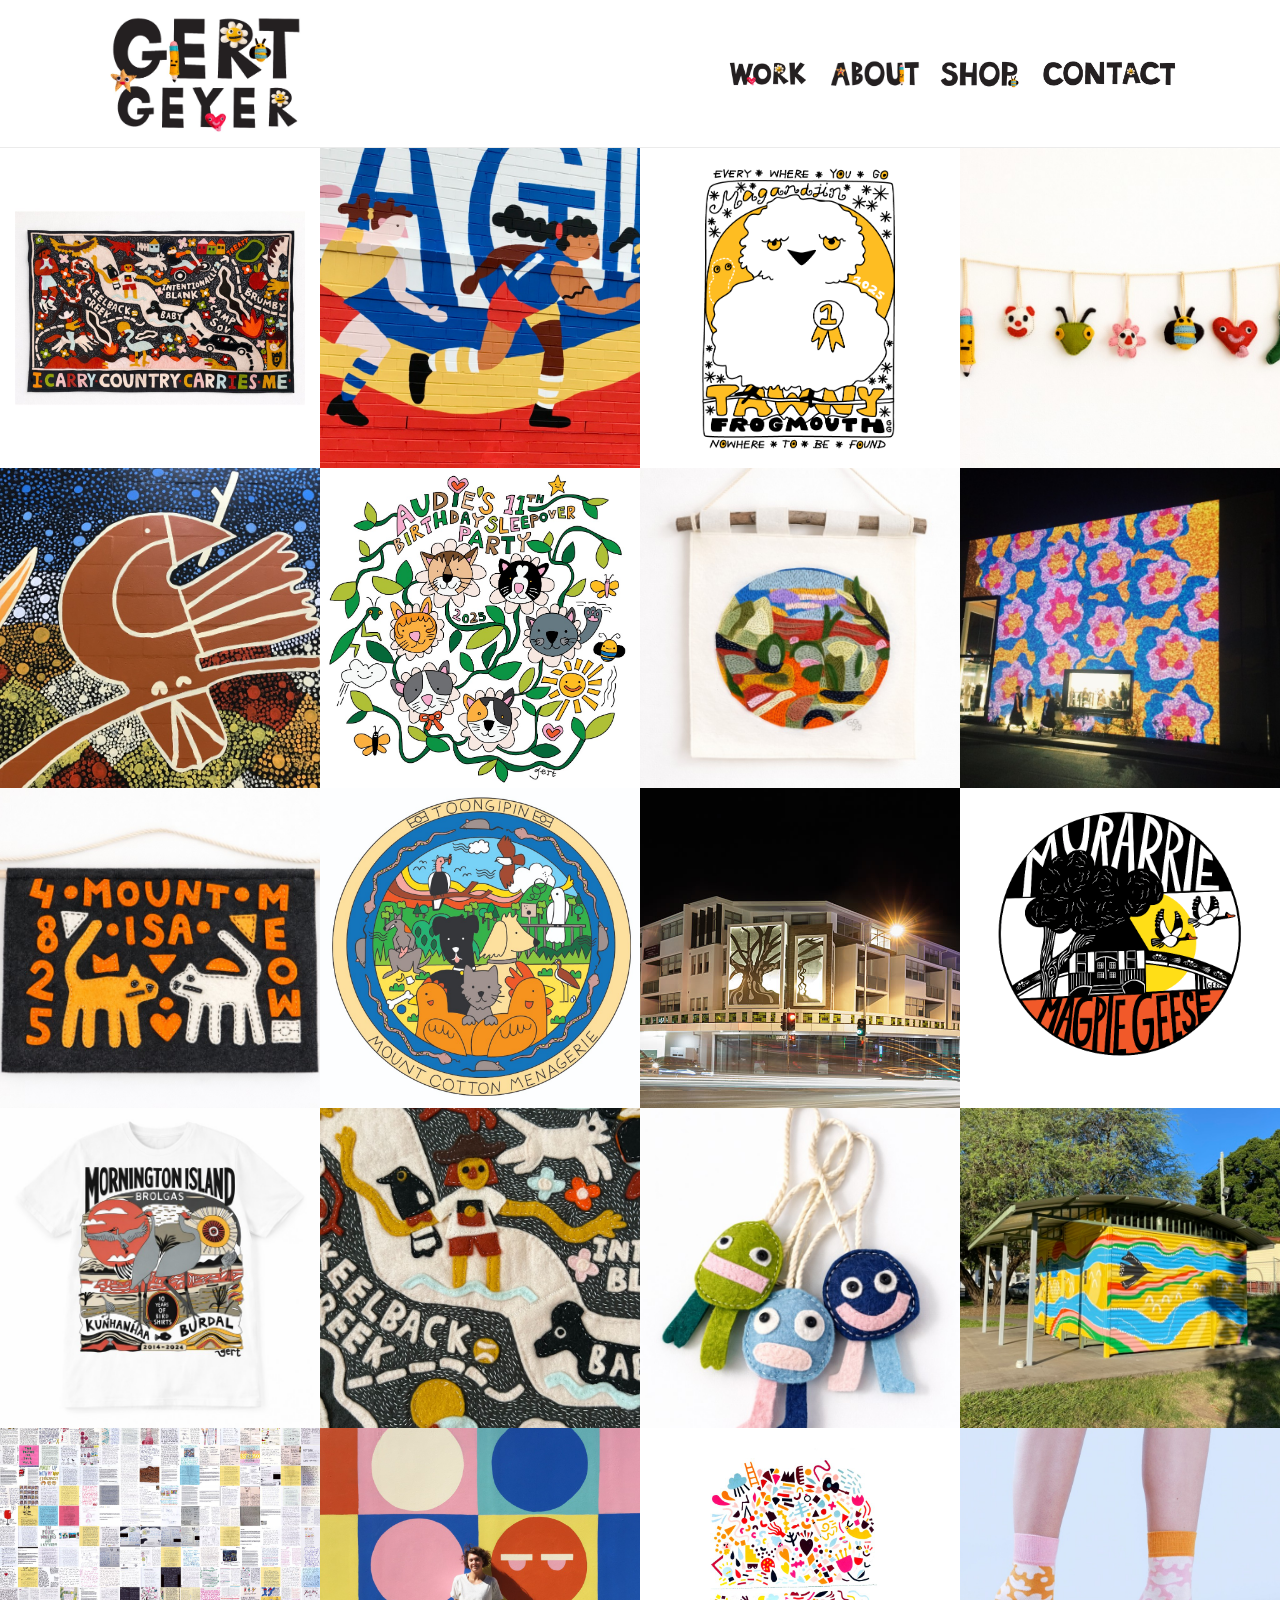
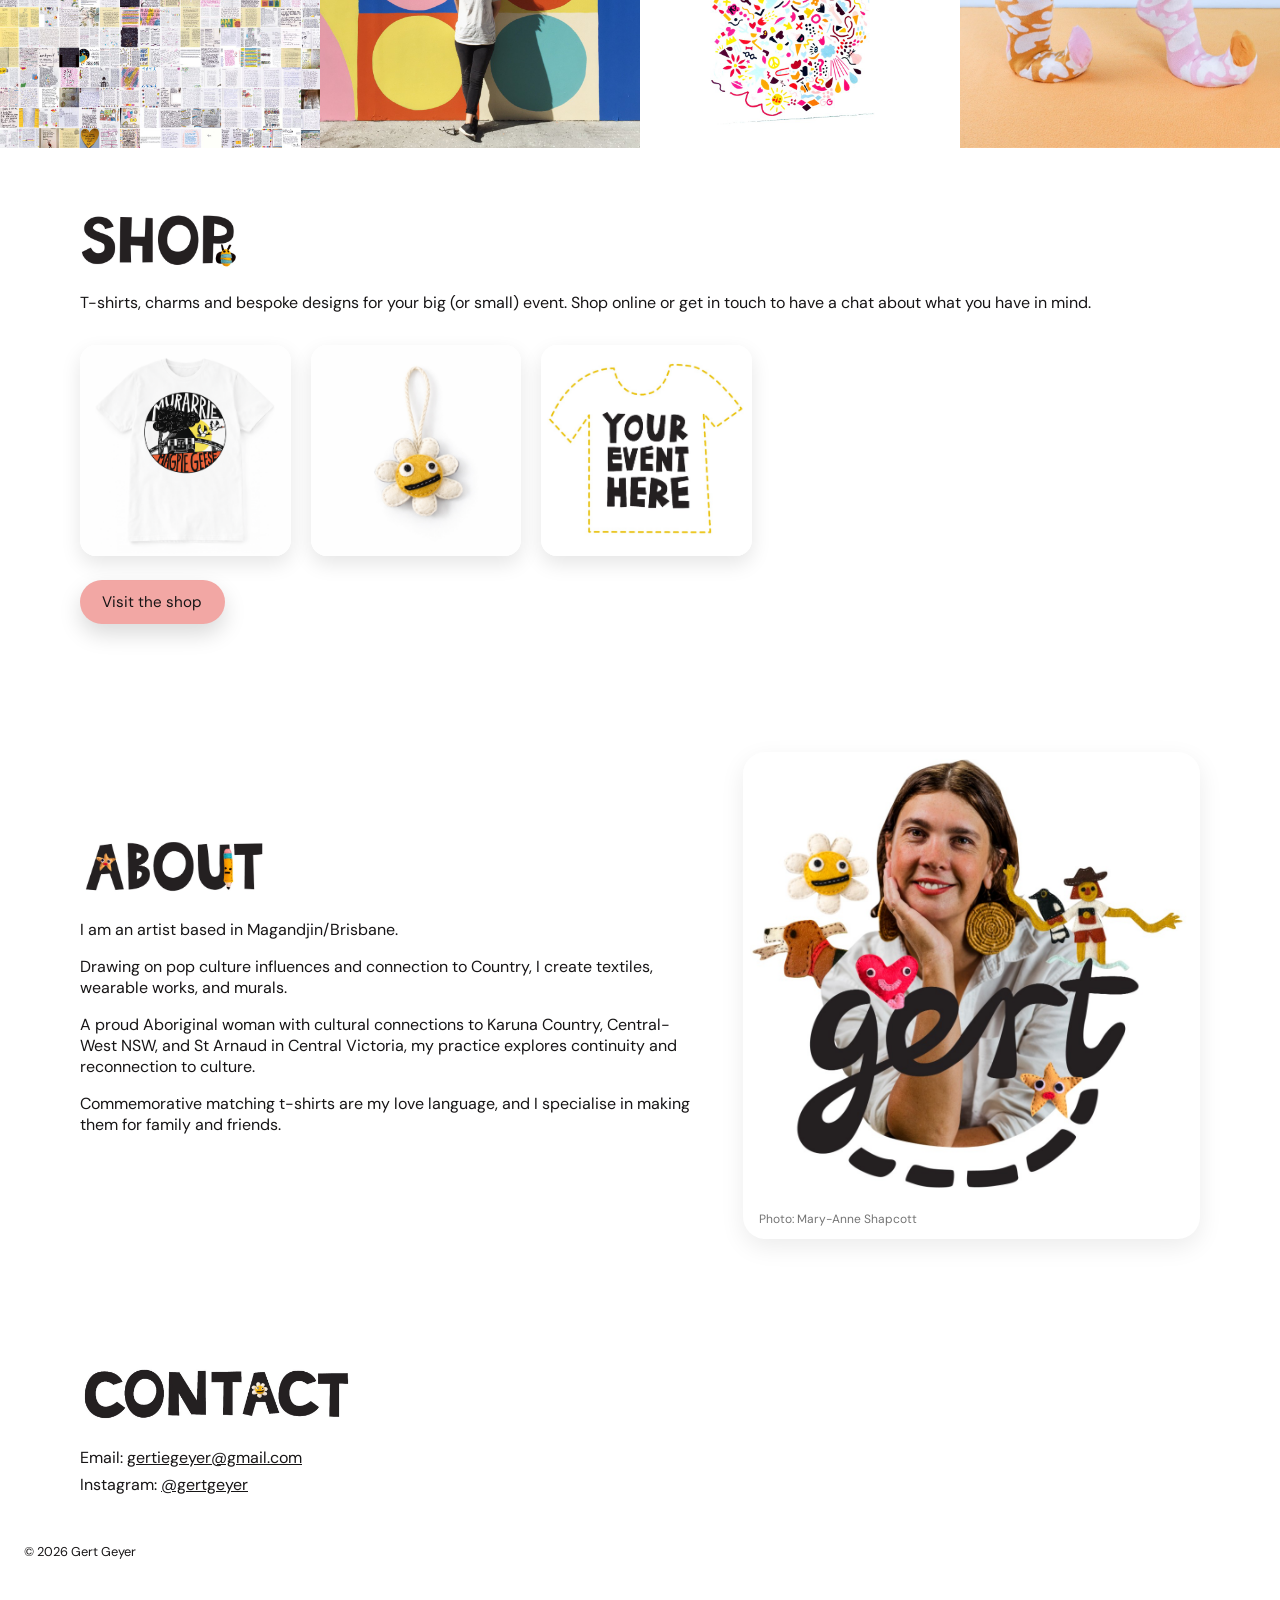
==== index.html @ 6c7a5278 "Build portfolio site and shop integration" ====
<!DOCTYPE html>
<html lang="en">
  <head>
    <meta charset="UTF-8" />
    <meta name="viewport" content="width=device-width, initial-scale=1.0" />
    <title>Gert Geyer – Portfolio</title>
    <meta
      name="description"
      content="Contemporary textile artist working across felt, murals and wearable illustration. Cultural storytelling grounded in place, colour and hand-stitched detail."
    />
    <meta
      name="keywords"
      content="textile artist, felt art, contemporary textiles, hand stitched art, fibre art, slow craft, cultural storytelling art, Australian contemporary artist, First Nations art"
    />
    <meta property="og:title" content="Gert Geyer – Portfolio" />
    <meta
      property="og:description"
      content="Contemporary textile artist working across felt, murals and wearable illustration. Cultural storytelling grounded in place, colour and hand-stitched detail."
    />
    <link rel="preconnect" href="https://fonts.googleapis.com" />
    <link rel="preconnect" href="https://fonts.gstatic.com" crossorigin />
    <link
      href="https://fonts.googleapis.com/css2?family=Baloo+2:wght@500;700&family=DM+Sans:wght@400;500;700&display=swap"
      rel="stylesheet"
    />
    <link rel="stylesheet" href="styles.css" />
    <link rel="icon" type="image/png" href="assets/favicon.png" sizes="32x32" />
  </head>
  <body>
    <header class="site-header">
      <div class="site-header__inner">
        <a href="#" class="site-logo"><img src="assets/gert-geyer-logo.png" alt="Gert Geyer" class="site-logo__img" /></a>
        <nav class="site-nav">
          <a href="#work" class="site-nav__link"><img src="assets/section-work.png" alt="Work" class="site-nav__img" /></a>
          <a href="#about" class="site-nav__link"><img src="assets/section-about.png" alt="About" class="site-nav__img" /></a>
          <a href="#shop" class="site-nav__link"><img src="assets/section-shop.png" alt="Shop" class="site-nav__img" /></a>
          <a href="#contact" class="site-nav__link"><img src="assets/section-contact.png" alt="Contact" class="site-nav__img" /></a>
        </nav>
      </div>
    </header>

    <main>
      <!-- Mixed work grid (Craig & Karl style) -->
      <section id="work" class="work-grid">
        <div class="work-grid__inner">
          <article class="work-cell">
            <img src="assets/i-carry-country.png" alt="I Carry Country" class="work-cell__img" />
            <div class="work-cell__caption">
              <span class="work-cell__title">I Carry Country</span>
              <span class="work-cell__date">2025</span>
            </div>
          </article>
          <article class="work-cell">
            <img src="assets/gender-equity-mural-2018.png" alt="Gender equity mural" class="work-cell__img" />
            <div class="work-cell__caption">
              <span class="work-cell__title">Gender equity mural</span>
              <span class="work-cell__date">North Melbourne · 2018</span>
            </div>
          </article>
          <article class="work-cell">
            <img src="assets/magandjin-tawny-frogmouth-2025.png" alt="Magandjin Tawny Frogmouth" class="work-cell__img" />
            <div class="work-cell__caption">
              <span class="work-cell__title">Magandjin Tawny Frogmouth</span>
              <span class="work-cell__date">2025</span>
            </div>
          </article>
          <article class="work-cell">
            <img src="assets/felt-charms.png" alt="Felt charms" class="work-cell__img" />
            <div class="work-cell__caption">
              <span class="work-cell__title">Felt charms</span>
              <span class="work-cell__date">2026</span>
            </div>
          </article>
          <article class="work-cell">
            <img src="assets/cherbourg-sports-complex-2021.png" alt="Cherbourg sports complex mural" class="work-cell__img" />
            <div class="work-cell__caption">
              <span class="work-cell__title">Cherbourg sports complex mural</span>
              <span class="work-cell__date">Cherbourg · 2021</span>
            </div>
          </article>
          <article class="work-cell">
            <img src="assets/audies-sleepover-2025.png" alt="Audie's sleepover" class="work-cell__img" />
            <div class="work-cell__caption">
              <span class="work-cell__title">Audie's sleepover</span>
              <span class="work-cell__date">2025</span>
            </div>
          </article>
          <article class="work-cell">
            <img src="assets/felt-landscape-arrente-2023.png" alt="Felt landscape, Arrente Country" class="work-cell__img" />
            <div class="work-cell__caption">
              <span class="work-cell__title">Felt landscape, Arrente Country</span>
              <span class="work-cell__date">2023</span>
            </div>
          </article>
          <article class="work-cell">
            <img src="assets/entangled-projection-2015.png" alt="Animated digital projection" class="work-cell__img" />
            <div class="work-cell__caption">
              <span class="work-cell__title">Animated digital projection (still)</span>
              <span class="work-cell__date">Fortitude Valley · 2015</span>
            </div>
          </article>
          <article class="work-cell">
            <img src="assets/mount-isa-cats-2026.png" alt="Mount Isa cat wall hanging" class="work-cell__img" />
            <div class="work-cell__caption">
              <span class="work-cell__title">Mount Isa cat wall hanging</span>
              <span class="work-cell__date">2026</span>
            </div>
          </article>
          <article class="work-cell">
            <img src="assets/mount-cotton-menagerie-2019.png" alt="Mount Cotton menagerie" class="work-cell__img" />
            <div class="work-cell__caption">
              <span class="work-cell__title">Mount Cotton menagerie</span>
              <span class="work-cell__date">2019</span>
            </div>
          </article>
          <article class="work-cell">
            <img src="assets/figtree-2014.png" alt="Figtree" class="work-cell__img" />
            <div class="work-cell__caption">
              <span class="work-cell__title">Figtree</span>
              <span class="work-cell__date">Fortitude Valley · 2014</span>
            </div>
          </article>
          <article class="work-cell">
            <img src="assets/murarrie-magpie-geese-2020.png" alt="Murarrie magpie geese, digital illustration" class="work-cell__img" />
            <div class="work-cell__caption">
              <span class="work-cell__title">Murarrie magpie geese</span>
              <span class="work-cell__date">digital illustration · 2020</span>
            </div>
          </article>
          <article class="work-cell">
            <img src="assets/mornington-island-brolgas-2024.png" alt="Mornington Island Brolgas" class="work-cell__img" />
            <div class="work-cell__caption">
              <span class="work-cell__title">Mornington Island Brolgas</span>
              <span class="work-cell__date">2024</span>
            </div>
          </article>
          <article class="work-cell">
            <img src="assets/i-carry-country-detail-2025.png" alt="I Carry Country detail" class="work-cell__img" />
            <div class="work-cell__caption">
              <span class="work-cell__title">I Carry Country detail</span>
              <span class="work-cell__date">2025</span>
            </div>
          </article>
          <article class="work-cell">
            <img src="assets/felt-charms-2025.png" alt="Felt charms" class="work-cell__img" />
            <div class="work-cell__caption">
              <span class="work-cell__title">Felt charms</span>
              <span class="work-cell__date">2025</span>
            </div>
          </article>
          <article class="work-cell">
            <img src="assets/musgrave-park-mural-2022.png" alt="Musgrave Park mural with Shaniah Thomason" class="work-cell__img" />
            <div class="work-cell__caption">
              <span class="work-cell__title">Musgrave Park mural with Shaniah Thomason</span>
              <span class="work-cell__date">2022</span>
            </div>
          </article>
          <article class="work-cell">
            <img src="assets/260-letters-2015.png" alt="260 letters, mixed media" class="work-cell__img" />
            <div class="work-cell__caption">
              <span class="work-cell__title">260 letters</span>
              <span class="work-cell__date">mixed media · 2015</span>
            </div>
          </article>
          <article class="work-cell">
            <img src="assets/pacific-fair-mural-2016.png" alt="Pacific Fair mural" class="work-cell__img" />
            <div class="work-cell__caption">
              <span class="work-cell__title">Pacific Fair mural</span>
              <span class="work-cell__date">2016</span>
            </div>
          </article>
          <article class="work-cell">
            <img src="assets/untitled-paper-collage-2015.png" alt="Untitled paper collage" class="work-cell__img" />
            <div class="work-cell__caption">
              <span class="work-cell__title">Untitled paper collage</span>
              <span class="work-cell__date">2015</span>
            </div>
          </article>
          <article class="work-cell">
            <img src="assets/sock-design-odd-pears-2017.png" alt="Sock design, Odd Pears collaboration" class="work-cell__img" />
            <div class="work-cell__caption">
              <span class="work-cell__title">Sock design, Odd Pears collaboration</span>
              <span class="work-cell__date">2017</span>
            </div>
          </article>
        </div>
      </section>

      <!-- Shop -->
      <section id="shop" class="section section--shop">
        <div class="section__inner">
          <div class="section-title">
            <img src="assets/section-shop.png" alt="Shop" class="section-title__img" />
          </div>
          <p>
            T-shirts, charms and bespoke designs for your big (or small) event.
            Shop online or get in touch to have a chat about what you have in
            mind.
          </p>
          <div class="shop__teaser">
            <a class="shop__teaser-item" href="https://gert-geyer.myshopify.com" target="_blank" rel="noopener noreferrer">
              <img src="assets/murarrie-magpie-geese-tshirt.png" alt="T-shirts" />
              <span class="shop__teaser-caption">T-shirts</span>
            </a>
            <a class="shop__teaser-item" href="https://gert-geyer.myshopify.com" target="_blank" rel="noopener noreferrer">
              <img src="assets/shop-charms.png" alt="Charms" />
              <span class="shop__teaser-caption">Charms</span>
            </a>
            <a class="shop__teaser-item" href="https://gert-geyer.myshopify.com" target="_blank" rel="noopener noreferrer">
              <img src="assets/shop-bespoke.png" alt="Event t-shirts" />
              <span class="shop__teaser-caption">Event t-shirts</span>
            </a>
          </div>
          <a class="cta" href="https://gert-geyer.myshopify.com" target="_blank" rel="noopener noreferrer">
            Visit the shop
          </a>
        </div>
      </section>

      <!-- About -->
      <section id="about" class="section section--light">
        <div class="section__inner section__inner--about">
          <div class="about__text">
            <div class="section-title">
              <img src="assets/section-about.png" alt="About" class="section-title__img" />
            </div>
            <p>
              I am an artist based in Magandjin/Brisbane.
            </p>
            <p>
              Drawing on pop culture influences and connection to Country, I
              create textiles, wearable works, and murals.
            </p>
            <p>
              A proud Aboriginal woman with cultural connections to Karuna
              Country, Central-West NSW, and St Arnaud in Central Victoria, my
              practice explores continuity and reconnection to culture.
            </p>
            <p>
              Commemorative matching t-shirts are my love language, and I
              specialise in making them for family and friends.
            </p>
          </div>
          <figure class="about__portrait">
            <img
              src="assets/about-self-portrait.png"
              alt="Gert Geyer portrait with felt cutouts and creatures."
            />
            <figcaption class="about__credit">Photo: Mary-Anne Shapcott</figcaption>
          </figure>
        </div>
      </section>

      <!-- Contact & Footer -->
      <section id="contact" class="section section--contact">
        <div class="section__inner">
          <div class="section-title">
            <img src="assets/section-contact.png" alt="Contact" class="section-title__img" />
          </div>
          <ul class="contact-list">
            <li>
              Email:
              <a href="mailto:gertiegeyer@gmail.com">gertiegeyer@gmail.com</a>
            </li>
            <li>
              Instagram:
              <a href="https://instagram.com/gertgeyer" target="_blank" rel="noreferrer">@gertgeyer</a>
            </li>
          </ul>
        </div>
        <footer class="site-footer">
          <span>© <span id="year"></span> Gert Geyer</span>
        </footer>
      </section>
    </main>

    <script src="main.js"></script>
  </body>
</html>
---- styles.css ----
:root {
  /* Warm cream background, charcoal ink, and tapestry accents */
  --bg: #f6ede4;
  --ink: #171516;
  --accent-textiles: #b54832; /* rust red */
  --accent-wearables: #87b9b5; /* soft teal */
  --accent-murals: #f5b52e; /* mustard */
  --accent-shop: #f2a7a4; /* dusty pink */
  --font-display: "Baloo 2", system-ui, -apple-system, BlinkMacSystemFont,
    "Helvetica Neue", sans-serif;
  --font-body: "DM Sans", system-ui, -apple-system, BlinkMacSystemFont,
    "Helvetica Neue", sans-serif;
}

*,
*::before,
*::after {
  box-sizing: border-box;
}

html {
  scroll-behavior: smooth;
}

body {
  margin: 0;
  font-family: var(--font-body);
  color: var(--ink);
  background:
    radial-gradient(circle at 0 0, #fff7f0 0, transparent 55%),
    radial-gradient(circle at 100% 0, #f9d9c5 0, transparent 55%),
    var(--bg);
}

.site-header {
  position: sticky;
  top: 0;
  z-index: 10;
  background: #fff;
  border-bottom: 1px solid rgba(0, 0, 0, 0.08);
}

.site-header__inner {
  max-width: 1120px;
  margin: 0 auto;
  padding: 0.8rem 1.5rem;
  display: flex;
  align-items: center;
  justify-content: space-between;
  gap: 1.5rem;
}

.site-logo {
  display: block;
  text-decoration: none;
  line-height: 0;
}

.site-logo__img {
  display: block;
  height: 7.6rem;
  width: auto;
}

.site-nav {
  display: flex;
  gap: 1.25rem;
  flex-wrap: wrap;
  align-items: center;
}

.site-nav__link {
  display: block;
  text-decoration: none;
  line-height: 0;
  transition: transform 160ms ease-out, opacity 160ms ease-out;
}

.site-nav__link:hover {
  transform: translateY(-2px);
  opacity: 0.85;
}

.site-nav__img {
  display: block;
  height: 1.75rem;
  width: auto;
}

/* Mixed work grid (Craig & Karl style) */
.work-grid {
  padding: 0;
  background: #fff;
}

.work-grid__inner {
  display: grid;
  grid-template-columns: repeat(4, 1fr);
  gap: 0;
}

.work-cell {
  position: relative;
  aspect-ratio: 1;
  overflow: hidden;
}

.work-cell__img {
  display: block;
  width: 100%;
  height: 100%;
  object-fit: cover;
}

.work-cell--white-bg {
  background: #fff;
}

.work-cell--white-bg .work-cell__img {
  object-fit: contain;
}


.work-cell__caption {
  position: absolute;
  inset: 0;
  background: rgba(22, 21, 22, 0.75);
  color: #fff;
  display: flex;
  flex-direction: column;
  align-items: center;
  justify-content: center;
  padding: 1rem;
  text-align: center;
  opacity: 0;
  transition: opacity 0.25s ease;
}

.work-cell:hover .work-cell__caption {
  opacity: 1;
}

@media (hover: none) {
  .work-cell__caption {
    opacity: 0.85;
    background: rgba(22, 21, 22, 0.7);
  }
}

.work-cell__title {
  font-family: var(--font-display);
  font-size: clamp(1rem, 2vw, 1.35rem);
  font-weight: 700;
  line-height: 1.2;
}

.work-cell__date {
  font-size: 0.9rem;
  margin-top: 0.35rem;
  opacity: 0.9;
}

.section {
  padding: 4rem 1.5rem;
}

.section--light {
  background: #fff;
}

.section__inner {
  max-width: 1120px;
  margin: 0 auto;
}

.section__inner--about {
  display: grid;
  grid-template-columns: minmax(0, 3fr) minmax(0, 2.2fr);
  gap: 2.5rem;
  align-items: center;
}

.about__portrait {
  margin: 0;
  border-radius: 1.4rem;
  overflow: hidden;
  background: #fff;
  box-shadow: 0 8px 24px rgba(0, 0, 0, 0.08);
  height: 100%;
  display: flex;
  flex-direction: column;
  transition: box-shadow 0.4s ease, transform 0.4s ease;
}

.about__portrait:hover {
  box-shadow: 0 12px 32px rgba(0, 0, 0, 0.12);
  transform: translateY(-2px);
}

.about__portrait img {
  display: block;
  width: 100%;
  flex: 1;
  min-height: 0;
  object-fit: cover;
  object-position: center;
  transition: transform 0.5s ease;
}

.about__portrait:hover img {
  transform: scale(1.03);
}

.about__credit {
  margin: 0;
  padding: 0.5rem 1rem 0.75rem;
  font-size: 0.75rem;
  color: rgba(0, 0, 0, 0.55);
  font-style: normal;
}

.section-title {
  margin: 0 0 1.5rem;
}

.section-title__img {
  display: block;
  height: clamp(2.5rem, 5vw, 3.5rem);
  width: auto;
}

.section h2 {
  font-size: clamp(1.8rem, 3vw, 2.4rem);
  margin: 0 0 0.5rem;
  font-family: var(--font-display);
  letter-spacing: 0.03em;
  text-transform: uppercase;
}

.section__tagline {
  margin: 0 0 2rem;
  max-width: 34rem;
}

.hero {
  min-height: 80vh;
  display: flex;
  align-items: center;
}

.hero__content {
  max-width: 1120px;
  margin: 0 auto;
  display: grid;
  grid-template-columns: minmax(0, 2.2fr) minmax(0, 3fr);
  gap: 2.5rem;
}

.hero__intro h1 {
  font-size: clamp(2.8rem, 5.4vw, 3.9rem);
  margin: 0 0 1rem;
  font-family: var(--font-display);
  letter-spacing: 0.03em;
  text-transform: uppercase;
}

.hero__intro p {
  max-width: 26rem;
  margin: 0;
}

.hero__doors {
  display: grid;
  grid-template-columns: repeat(2, minmax(0, 1fr));
  grid-auto-rows: 150px;
  gap: 1rem;
}

@keyframes float {
  0% {
    transform: translateY(0);
  }
  50% {
    transform: translateY(-4px);
  }
  100% {
    transform: translateY(0);
  }
}

.door {
  position: relative;
  padding: 1.25rem;
  border-radius: 1.5rem;
  text-decoration: none;
  color: var(--ink);
  overflow: hidden;
  display: flex;
  flex-direction: column;
  justify-content: space-between;
  box-shadow: 0 10px 25px rgba(0, 0, 0, 0.09);
  transform-origin: center;
  transition: transform 200ms ease-out, box-shadow 200ms ease-out,
    translate 200ms ease-out;
}

.door::before {
  content: "";
  position: absolute;
  inset: 0;
  background-image: radial-gradient(circle at 10% 20%, #ffffff55 0, transparent),
    radial-gradient(circle at 80% 0, #ffffff55 0, transparent);
  opacity: 0.6;
  mix-blend-mode: screen;
  pointer-events: none;
}

.door__label {
  font-size: 1.4rem;
  font-weight: 700;
  z-index: 1;
}

.door__hint {
  font-size: 0.85rem;
  opacity: 0.9;
  z-index: 1;
}

.door--textiles {
  background: var(--accent-textiles);
  animation: float 8s ease-in-out infinite;
}

.door--wearables {
  background: var(--accent-wearables);
  animation: float 9s ease-in-out infinite;
}

.door--murals {
  background: var(--accent-murals);
  animation: float 10s ease-in-out infinite;
}

.door--shop {
  background: var(--accent-shop);
  border: 2px dashed rgba(0, 0, 0, 0.35);
}

.door:hover {
  transform: translateY(-4px) scale(1.02);
  box-shadow: 0 18px 40px rgba(0, 0, 0, 0.16);
}

.section--grid {
  background: #fbeee2;
}

.section--grid .section__inner {
  position: relative;
}

.section--grid .section__inner::before {
  content: attr(data-label);
  position: absolute;
  top: -1.8rem;
  right: 0;
  font-family: var(--font-display);
  font-size: clamp(2.8rem, 7vw, 4rem);
  text-transform: uppercase;
  letter-spacing: 0.12em;
  color: rgba(0, 0, 0, 0.03);
  pointer-events: none;
}

.grid {
  display: grid;
  grid-template-columns: repeat(3, minmax(0, 1fr));
  gap: 1.2rem;
}

.grid-item {
  border-radius: 1.2rem;
  min-height: 180px;
  display: flex;
  align-items: center;
  justify-content: center;
  text-align: center;
  padding: 1rem;
  background: #f4c0a4;
}

.grid-item--wide {
  grid-column: span 2;
}

.grid-item--feature {
  flex-direction: column;
  align-items: stretch;
  padding: 0;
  background: transparent;
}

.grid-item__image {
  width: 100%;
  display: block;
  border-radius: 1.2rem 1.2rem 0 0;
}

.grid-item__caption {
  padding: 0.9rem 1rem;
  background: #f4c0a4;
  border-radius: 0 0 1.2rem 1.2rem;
  text-align: left;
  font-size: 0.85rem;
  line-height: 1.4;
}

.grid-item__title {
  display: block;
  font-weight: 600;
}

.grid-item__meta {
  display: block;
  opacity: 0.85;
}

.placeholder {
  background: repeating-linear-gradient(
      45deg,
      rgba(0, 0, 0, 0.03),
      rgba(0, 0, 0, 0.03) 6px,
      rgba(0, 0, 0, 0.02) 6px,
      rgba(0, 0, 0, 0.02) 12px
    ),
    #f4c0a4;
  color: rgba(0, 0, 0, 0.7);
  font-size: 0.9rem;
}

.section--shop {
  background: #fff;
  text-align: left;
}

.shop__teaser {
  display: grid;
  grid-template-columns: repeat(3, minmax(0, 1fr));
  gap: 1.25rem;
  margin-top: 2rem;
  max-width: 42rem;
}

.shop__teaser-item {
  position: relative;
  display: block;
  border-radius: 1rem;
  overflow: hidden;
  background: rgba(255, 255, 255, 0.6);
  box-shadow: 0 8px 20px rgba(0, 0, 0, 0.1);
  aspect-ratio: 1;
  text-decoration: none;
  color: inherit;
  transition: box-shadow 0.25s ease, transform 0.25s ease;
}

.shop__teaser-item:hover {
  box-shadow: 0 12px 28px rgba(0, 0, 0, 0.14);
  transform: translateY(-2px);
}

.shop__teaser-item img {
  display: block;
  width: 100%;
  height: 100%;
  object-fit: cover;
}

.shop__teaser-caption {
  position: absolute;
  inset: 0;
  background: rgba(22, 21, 22, 0.75);
  color: #fff;
  display: flex;
  align-items: center;
  justify-content: center;
  font-family: var(--font-display);
  font-size: clamp(1rem, 2vw, 1.35rem);
  font-weight: 700;
  opacity: 0;
  transition: opacity 0.25s ease;
}

.shop__teaser-item:hover .shop__teaser-caption {
  opacity: 1;
}

.section--shop .cta {
  display: inline-block;
  margin-top: 1.5rem;
  padding: 0.75rem 1.4rem;
  border-radius: 999px;
  background: var(--accent-shop);
  color: var(--ink);
  text-decoration: none;
  font-size: 0.95rem;
  box-shadow: 0 10px 22px rgba(0, 0, 0, 0.15);
  transition: transform 160ms ease-out, box-shadow 160ms ease-out;
}

.section--shop .cta:hover {
  transform: translateY(-2px);
  box-shadow: 0 14px 30px rgba(0, 0, 0, 0.18);
}

.section--contact {
  background: #fff;
}

.contact-list {
  list-style: none;
  padding: 0;
  margin: 1rem 0 0;
}

.contact-list li + li {
  margin-top: 0.4rem;
}

.contact-list a {
  color: var(--ink);
}

.site-footer {
  margin-top: 3rem;
  padding-top: 0;
  font-size: 0.8rem;
  display: flex;
  justify-content: space-between;
  gap: 0.5rem;
  flex-wrap: wrap;
}

@media (max-width: 900px) {
  .work-grid__inner {
    grid-template-columns: repeat(3, 1fr);
  }

  .hero__content {
    grid-template-columns: minmax(0, 1fr);
  }

  .hero__doors {
    grid-template-columns: repeat(2, minmax(0, 1fr));
  }

  .section__inner--about {
    grid-template-columns: minmax(0, 1fr);
    gap: 1.75rem;
  }
}

@media (max-width: 640px) {
  .work-grid__inner {
    grid-template-columns: repeat(2, 1fr);
  }

  .site-header__inner {
    flex-direction: column;
    align-items: flex-start;
  }

  .hero {
    padding-top: 3rem;
  }

  .hero__doors {
    grid-template-columns: minmax(0, 1fr);
  }

  .grid {
    grid-template-columns: repeat(2, minmax(0, 1fr));
  }

  .shop__teaser {
    grid-template-columns: repeat(2, minmax(0, 1fr));
  }
}
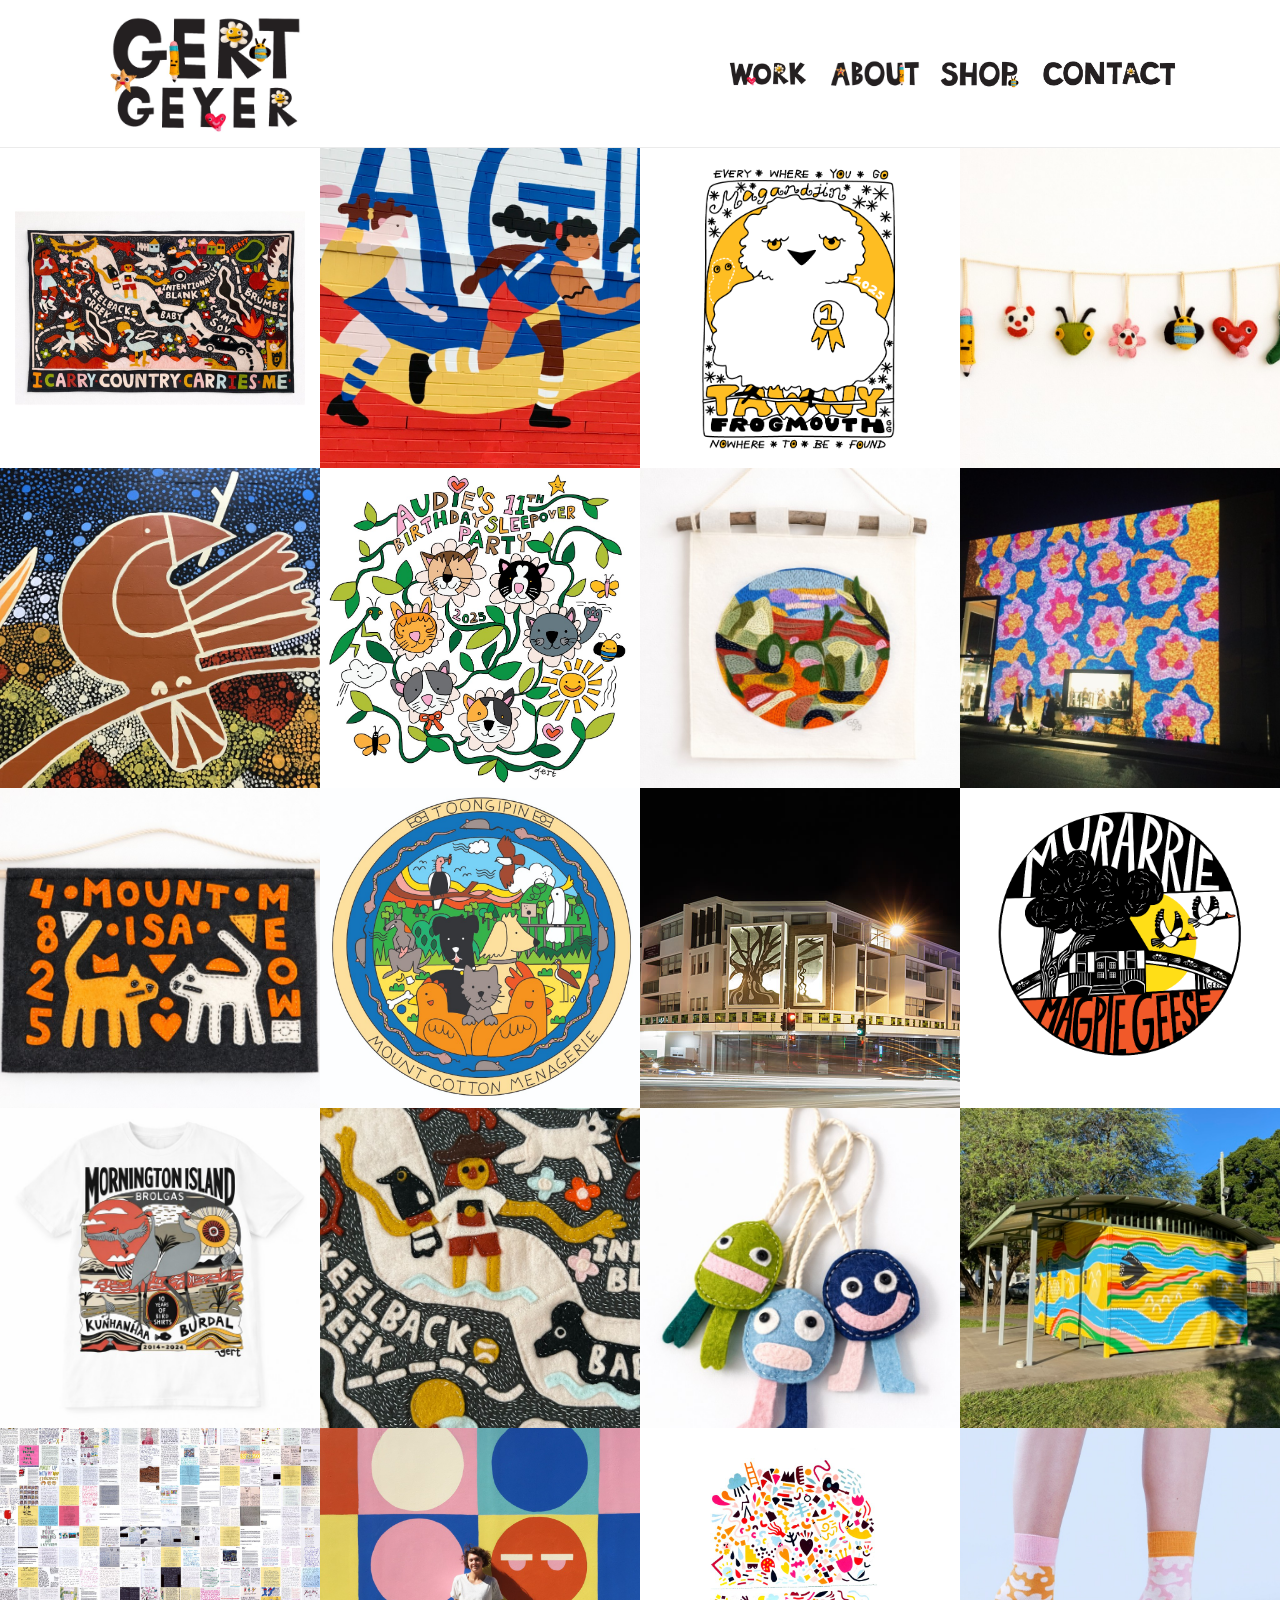
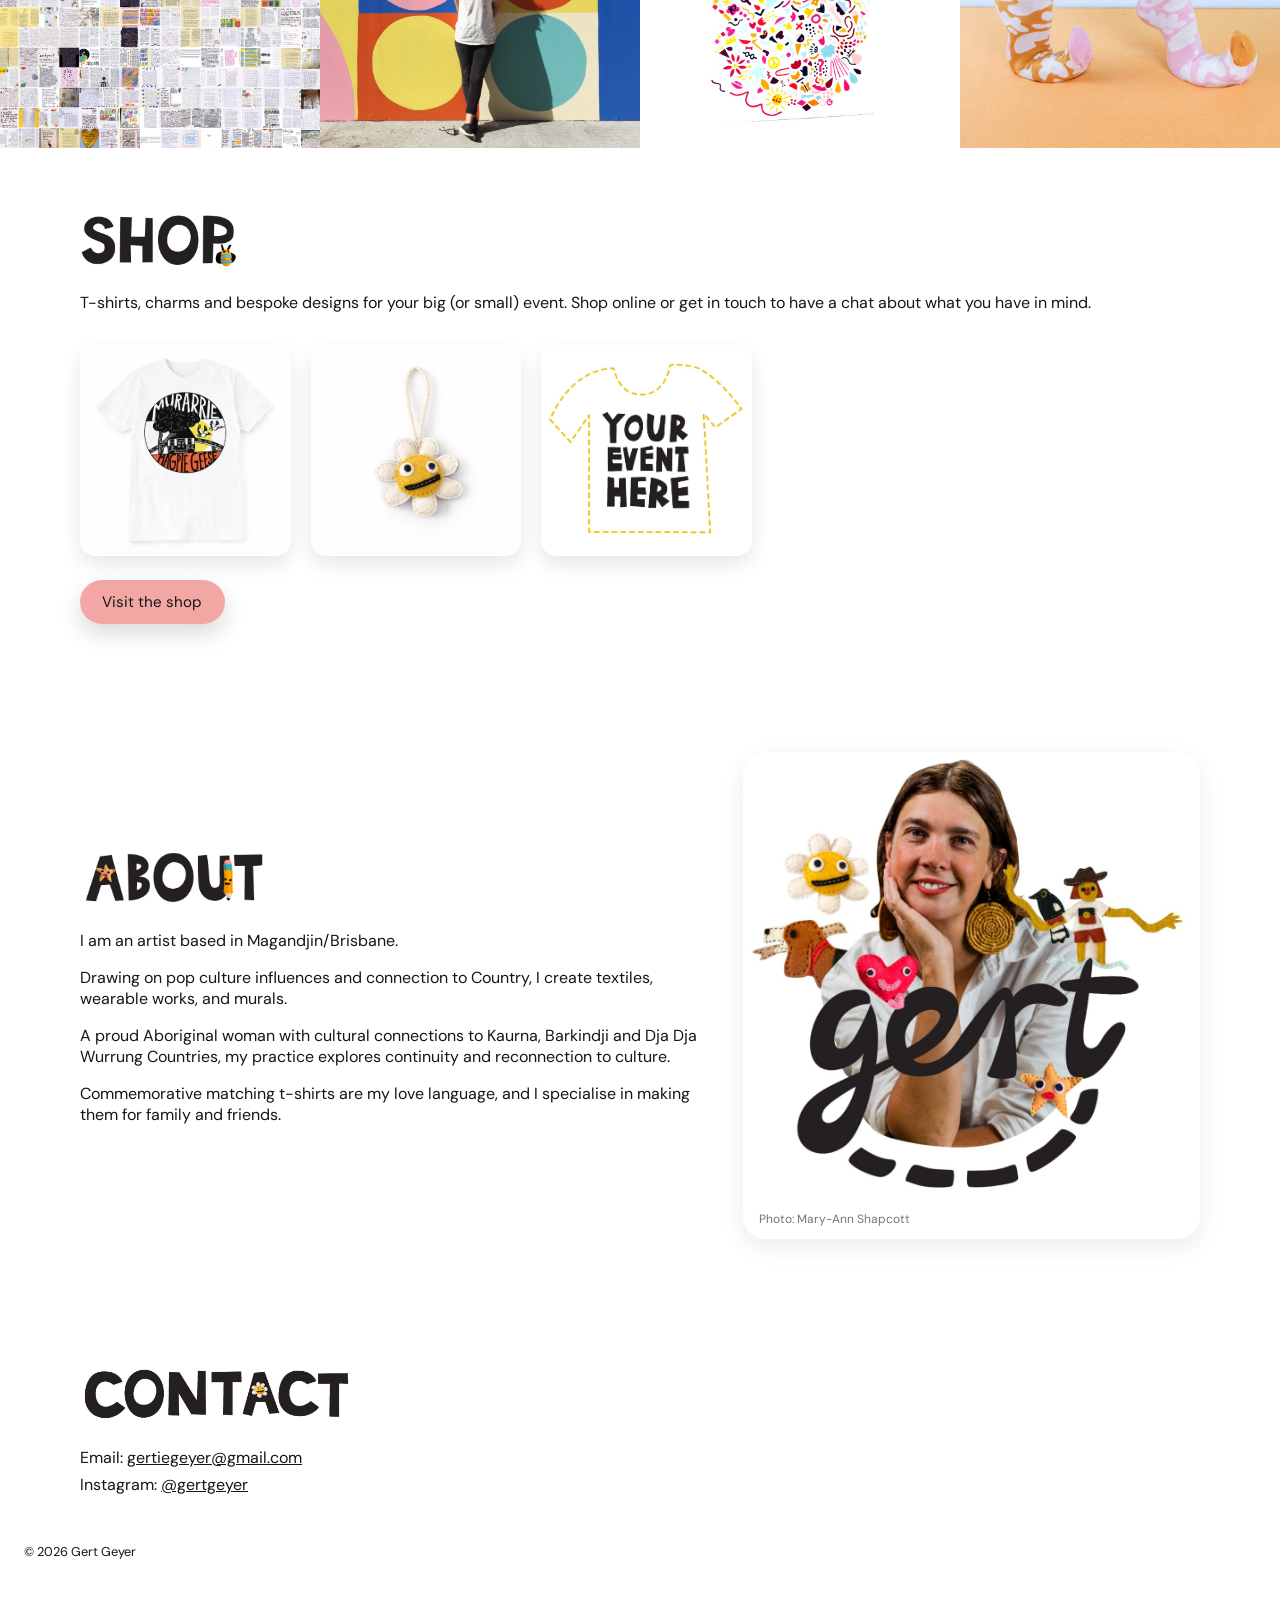
==== commit 62e203be: "" ====
--- a/index.html
+++ b/index.html
@@ -232,8 +232,7 @@
               create textiles, wearable works, and murals.
             </p>
             <p>
-              A proud Aboriginal woman with cultural connections to Karuna
-              Country, Central-West NSW, and St Arnaud in Central Victoria, my
+              A proud Aboriginal woman with cultural connections to Kaurna, Barkindji and Dja Dja Wurrung Countries, my
               practice explores continuity and reconnection to culture.
             </p>
             <p>
@@ -246,7 +245,7 @@
               src="assets/about-self-portrait.png"
               alt="Gert Geyer portrait with felt cutouts and creatures."
             />
-            <figcaption class="about__credit">Photo: Mary-Anne Shapcott</figcaption>
+            <figcaption class="about__credit">Photo: Mary-Ann Shapcott</figcaption>
           </figure>
         </div>
       </section>
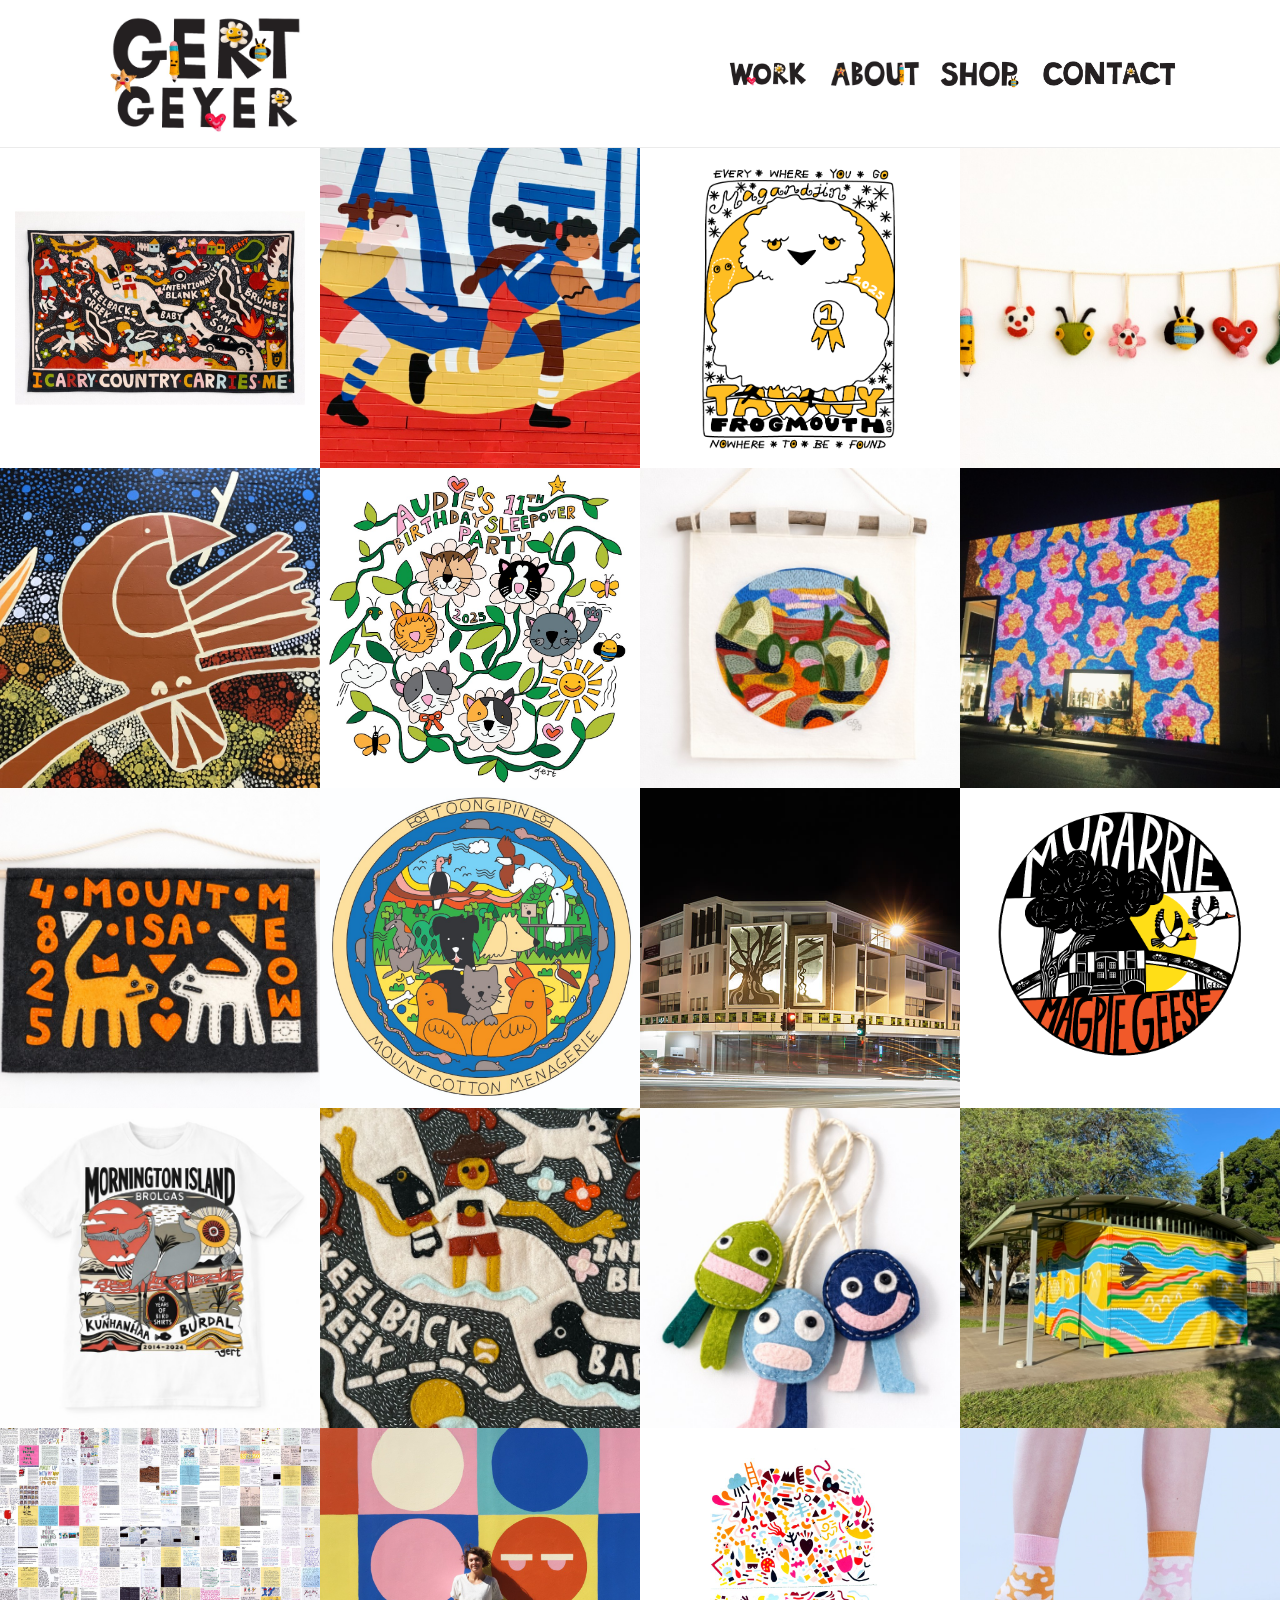
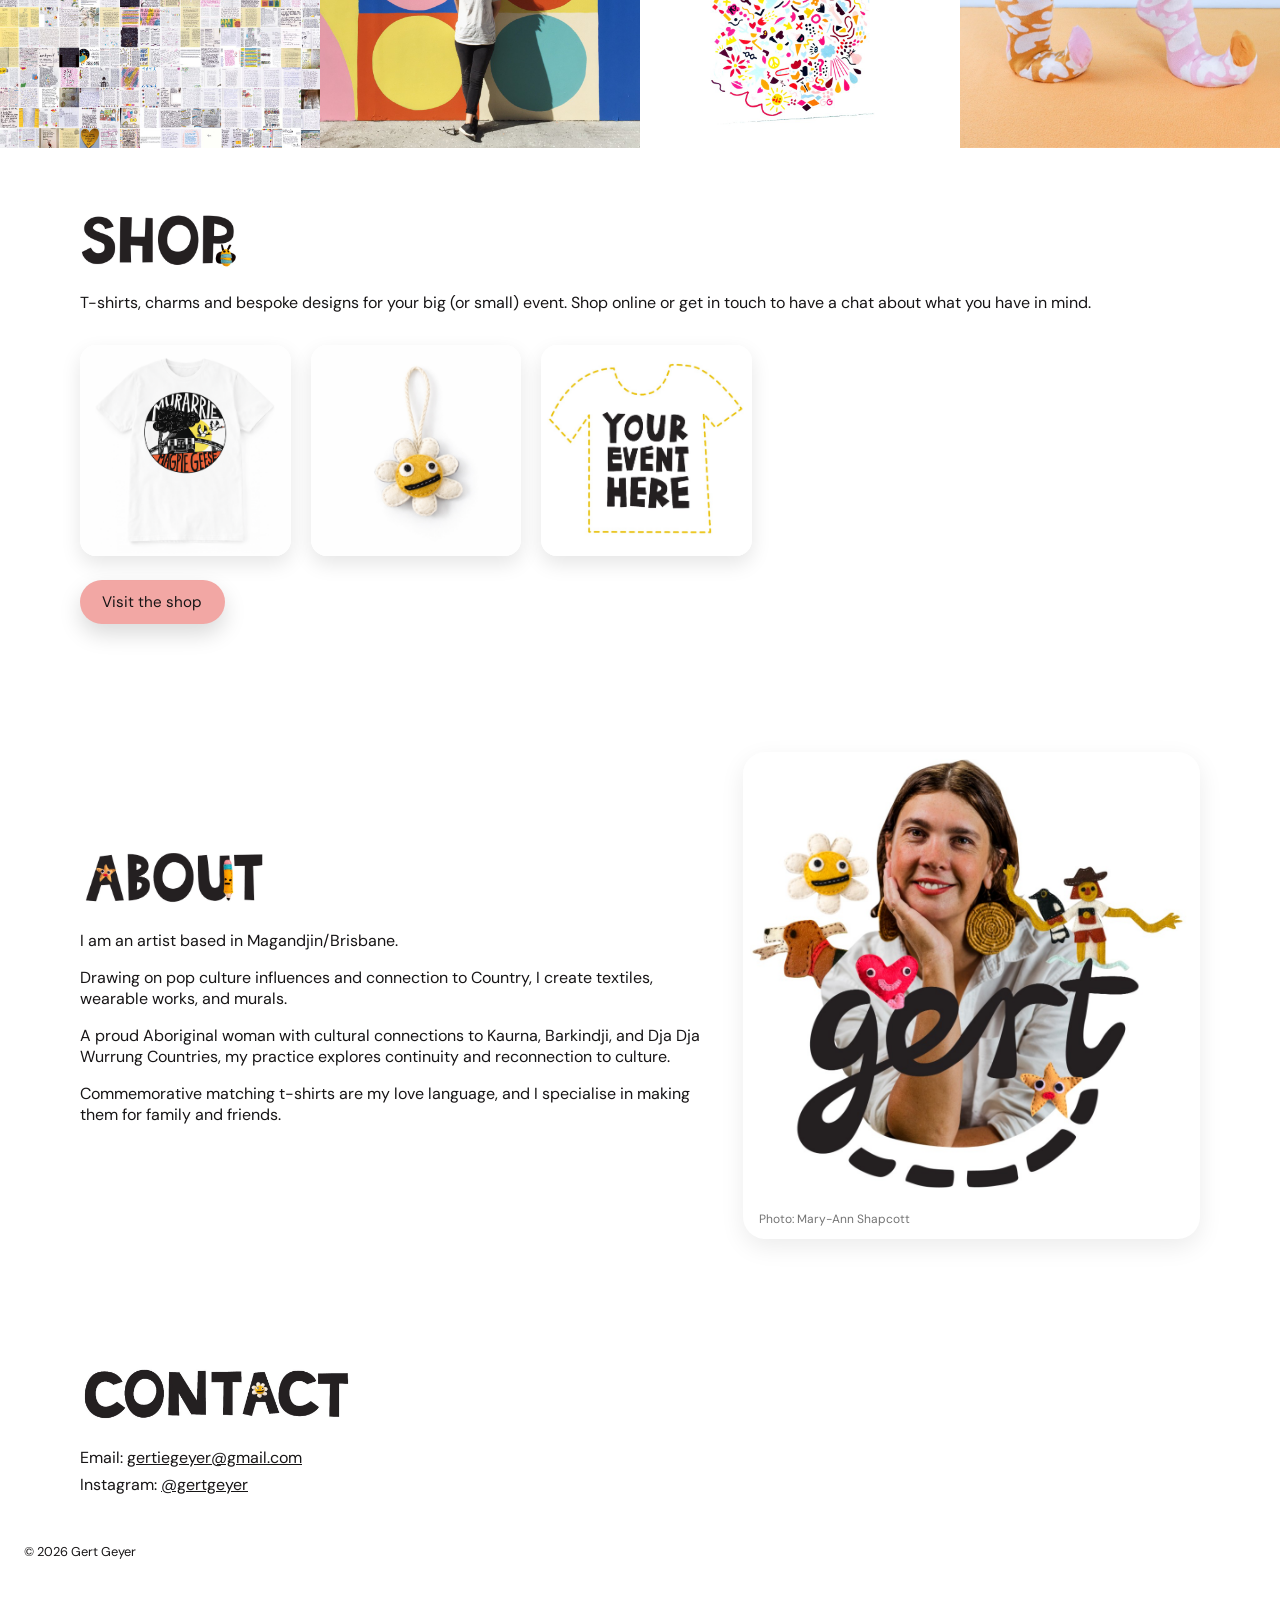
==== commit b326f75e: "Update bio (Kaurna, Barkindji, Dja Dja Wurrung), fix photo credit spelling Made-with: Cursor" ====
--- a/index.html
+++ b/index.html
@@ -232,8 +232,9 @@
               create textiles, wearable works, and murals.
             </p>
             <p>
-              A proud Aboriginal woman with cultural connections to Kaurna, Barkindji and Dja Dja Wurrung Countries, my
-              practice explores continuity and reconnection to culture.
+              A proud Aboriginal woman with cultural connections to Kaurna,
+              Barkindji, and Dja Dja Wurrung Countries, my practice explores
+              continuity and reconnection to culture.
             </p>
             <p>
               Commemorative matching t-shirts are my love language, and I
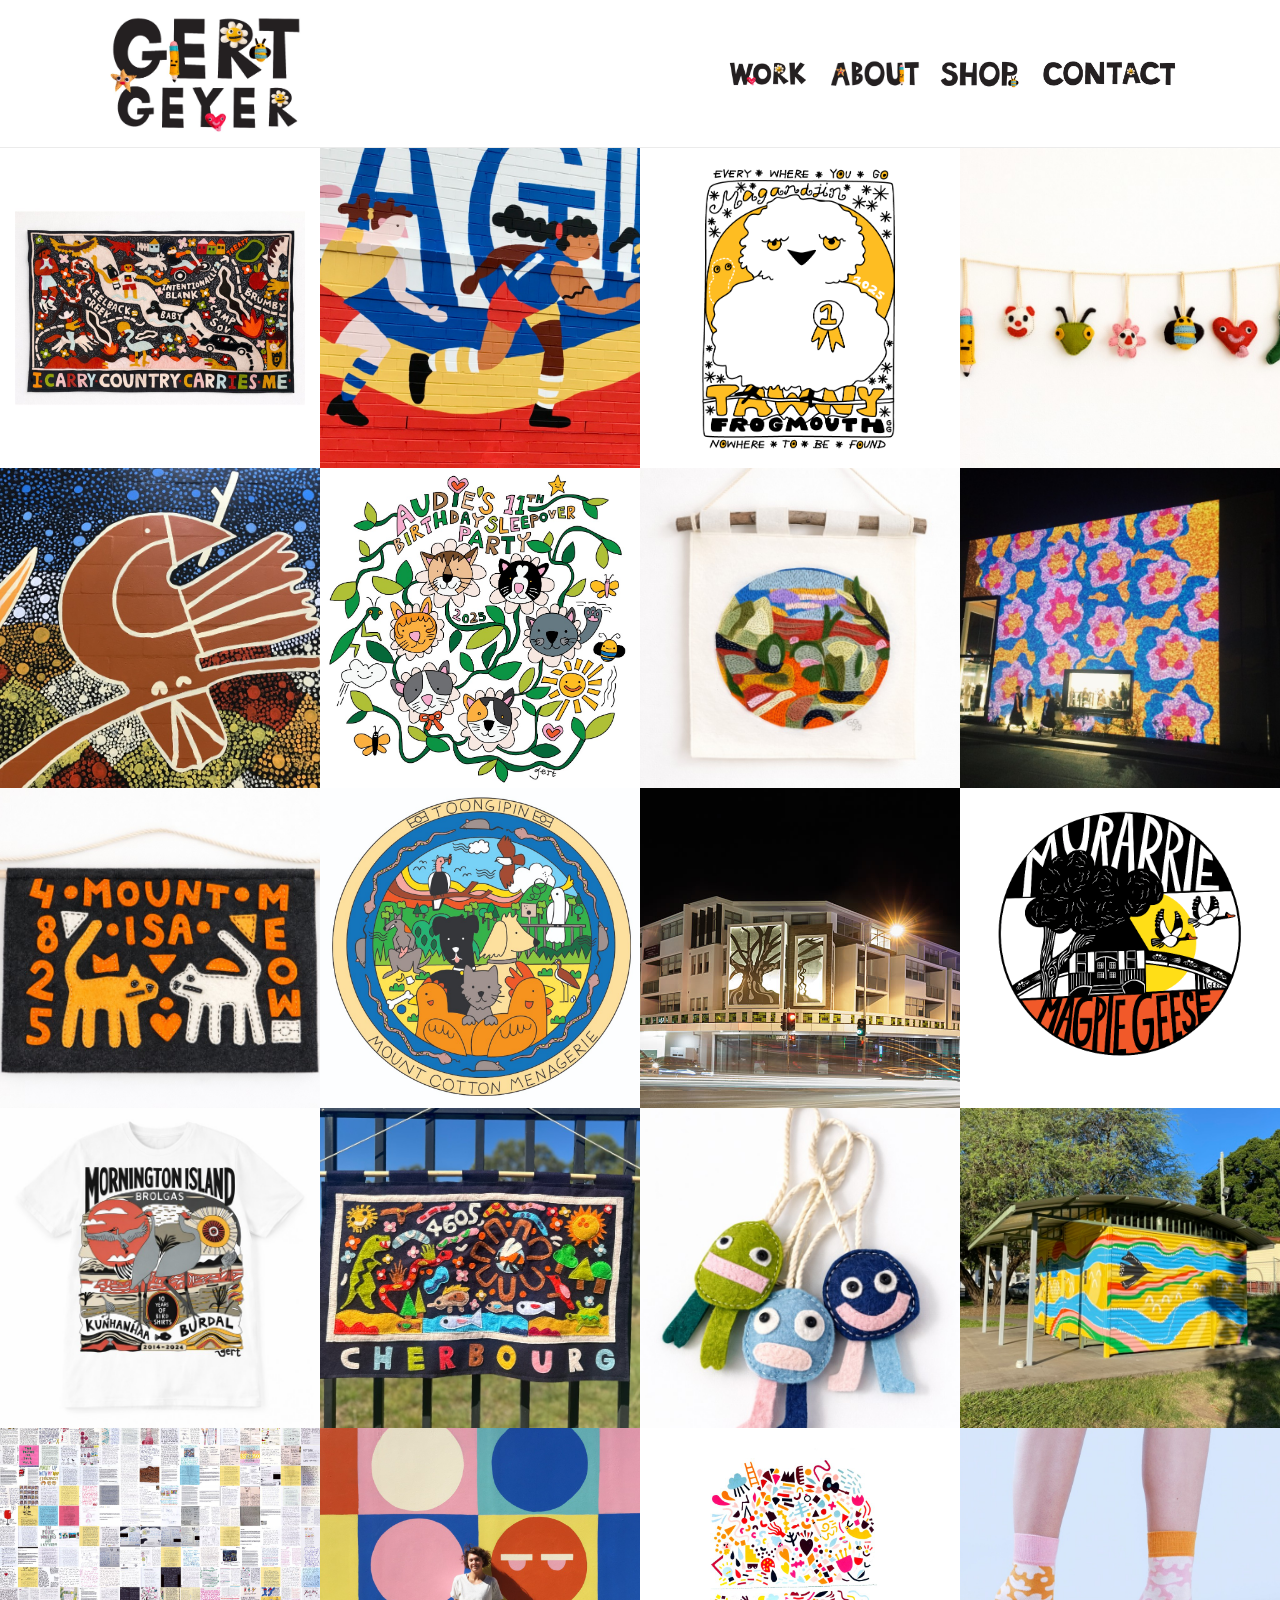
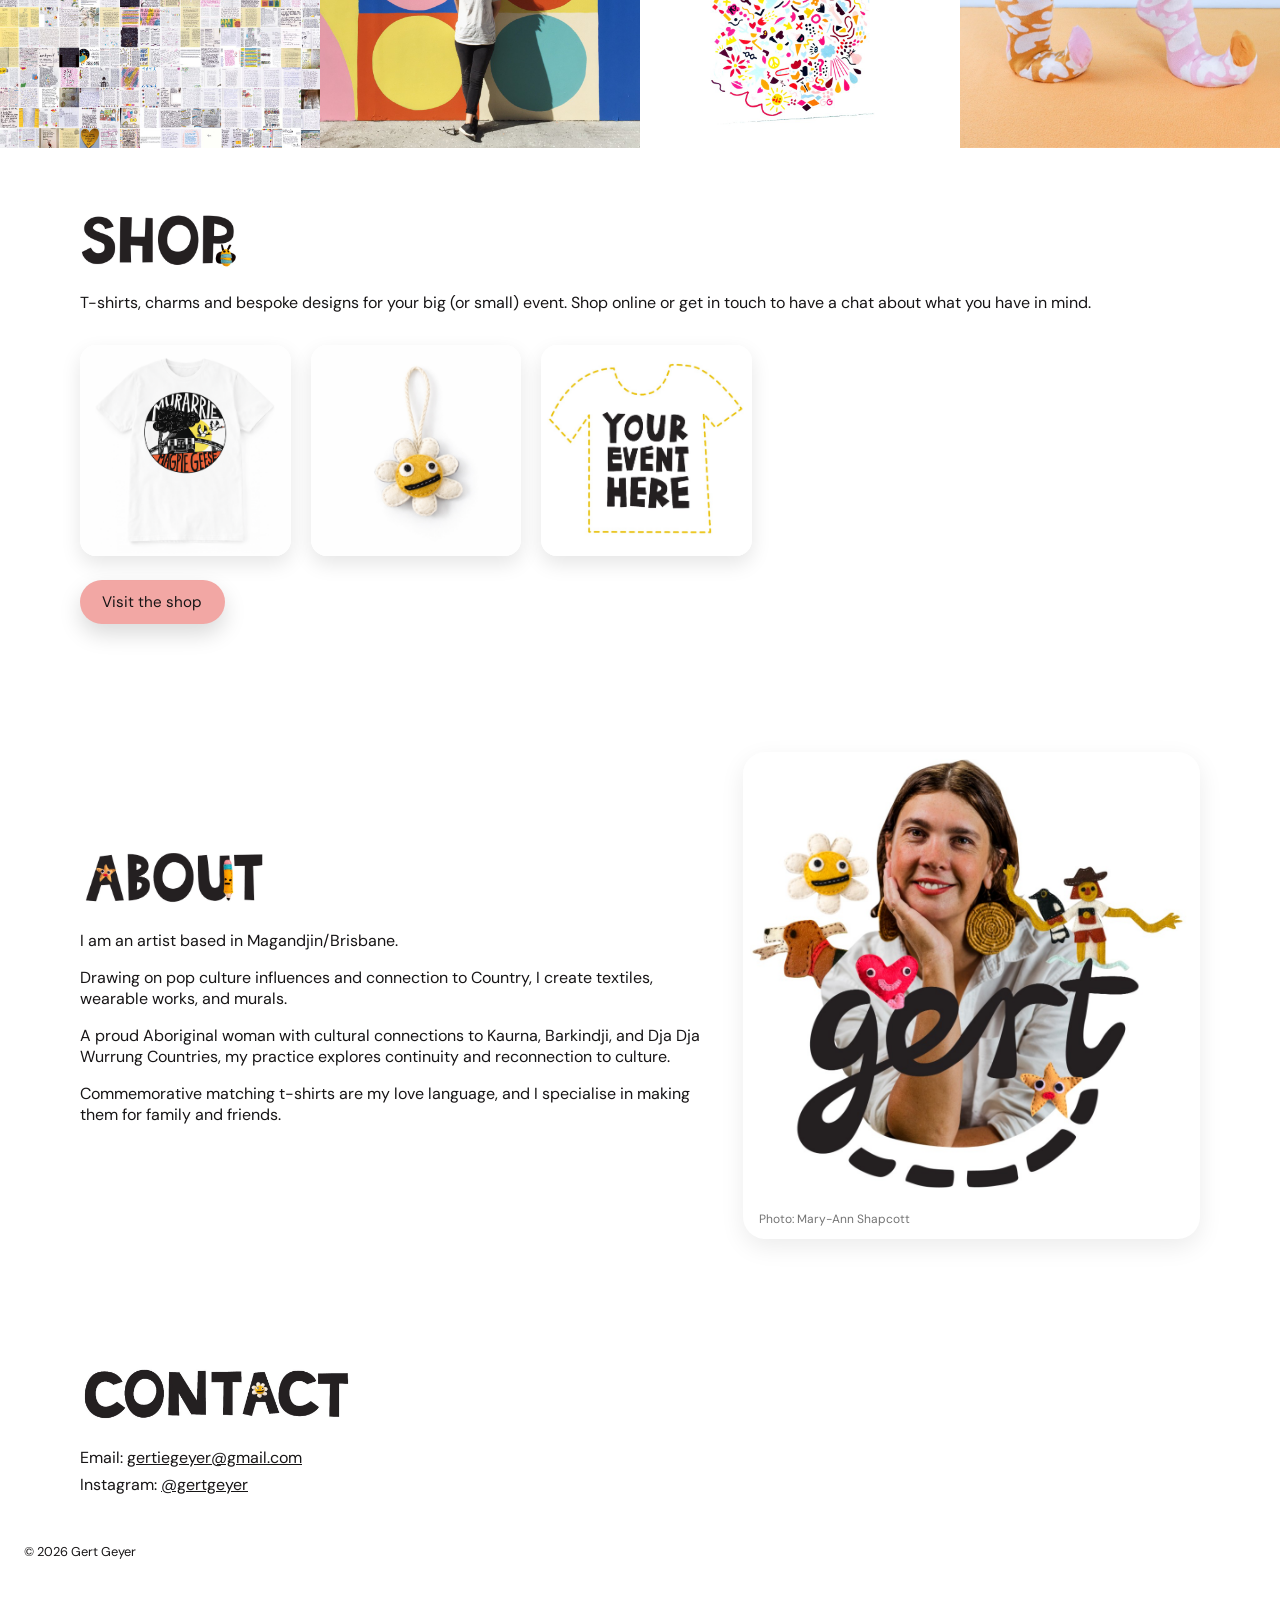
==== commit 52ab0ddc: "Replace I Carry Country detail with Cherbourg collaborative felt work (2026) Made-with: Cursor" ====
--- a/index.html
+++ b/index.html
@@ -135,10 +135,10 @@
             </div>
           </article>
           <article class="work-cell">
-            <img src="assets/i-carry-country-detail-2025.png" alt="I Carry Country detail" class="work-cell__img" />
-            <div class="work-cell__caption">
-              <span class="work-cell__title">I Carry Country detail</span>
-              <span class="work-cell__date">2025</span>
+            <img src="assets/cherbourg-collaborative-felt-work-2026.png" alt="Cherbourg collaborative felt work, 2026" class="work-cell__img" />
+            <div class="work-cell__caption">
+              <span class="work-cell__title">Cherbourg collaborative felt work</span>
+              <span class="work-cell__date">2026</span>
             </div>
           </article>
           <article class="work-cell">
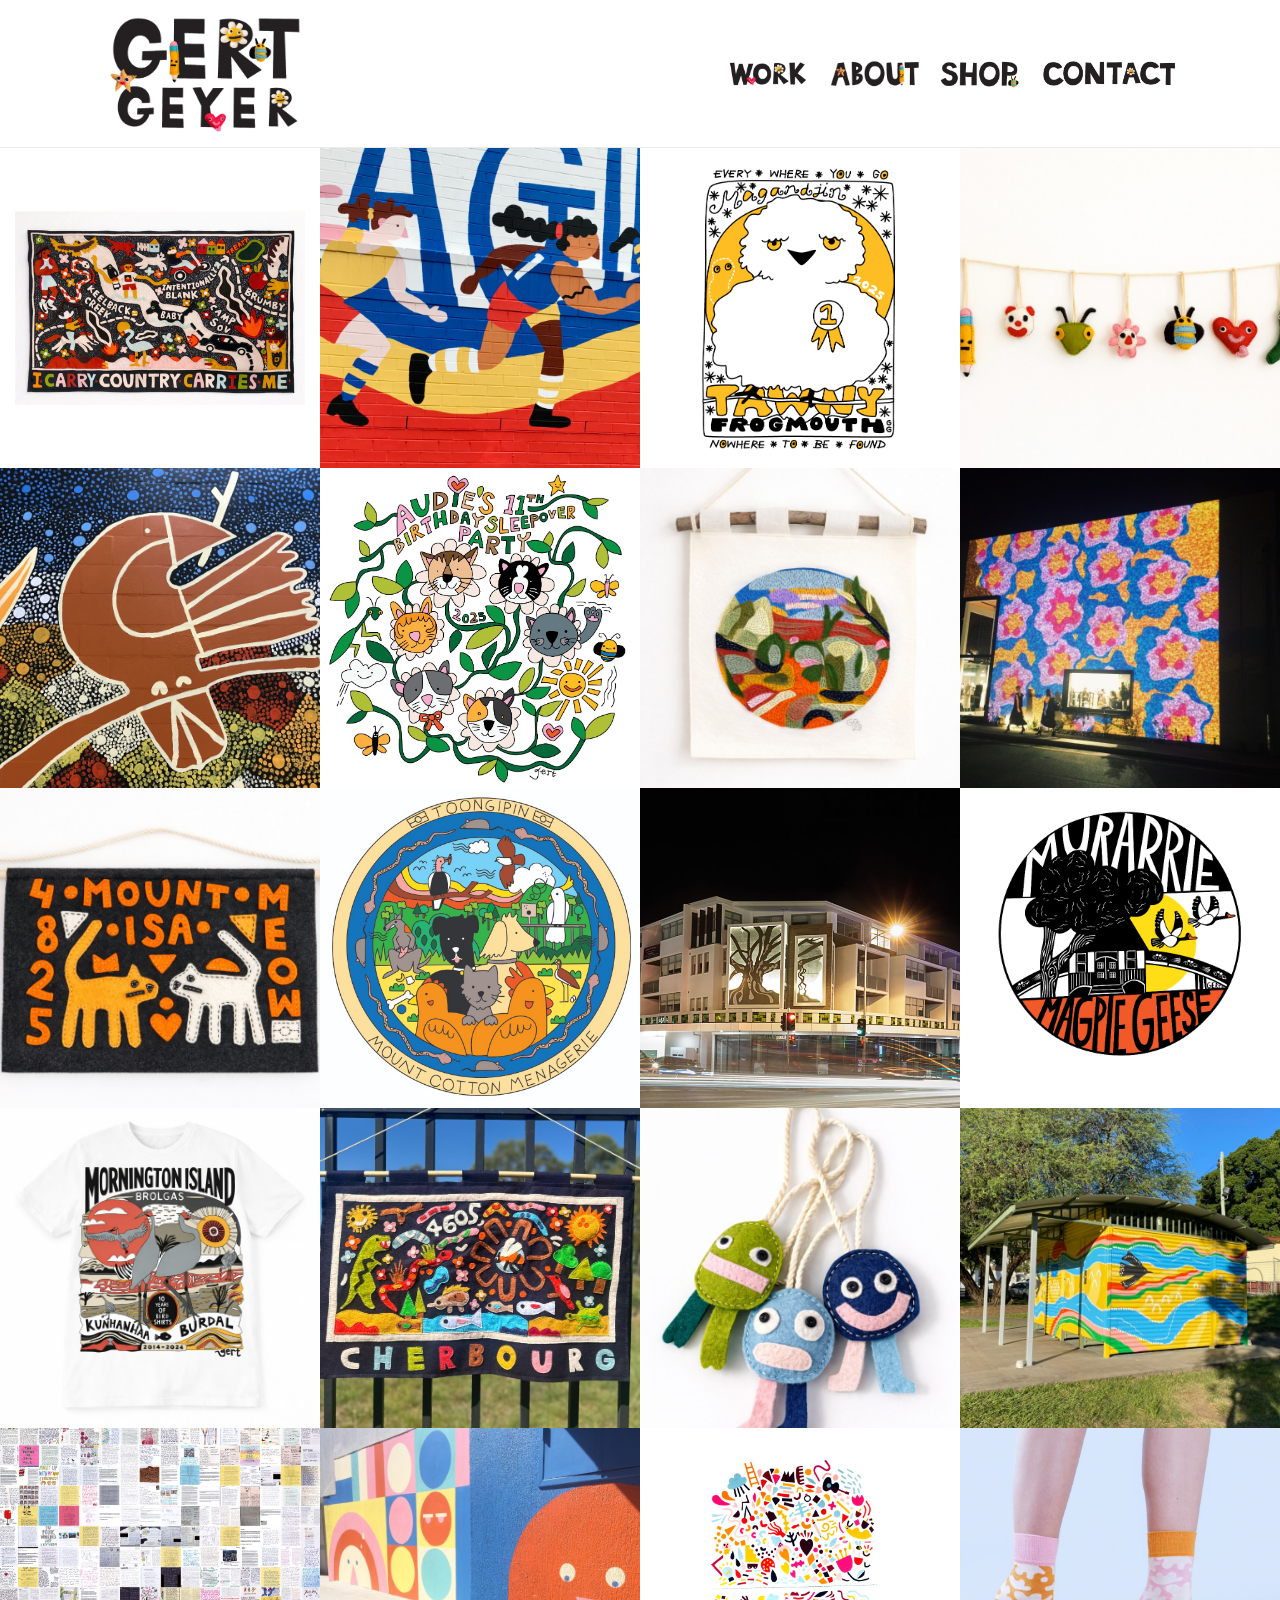
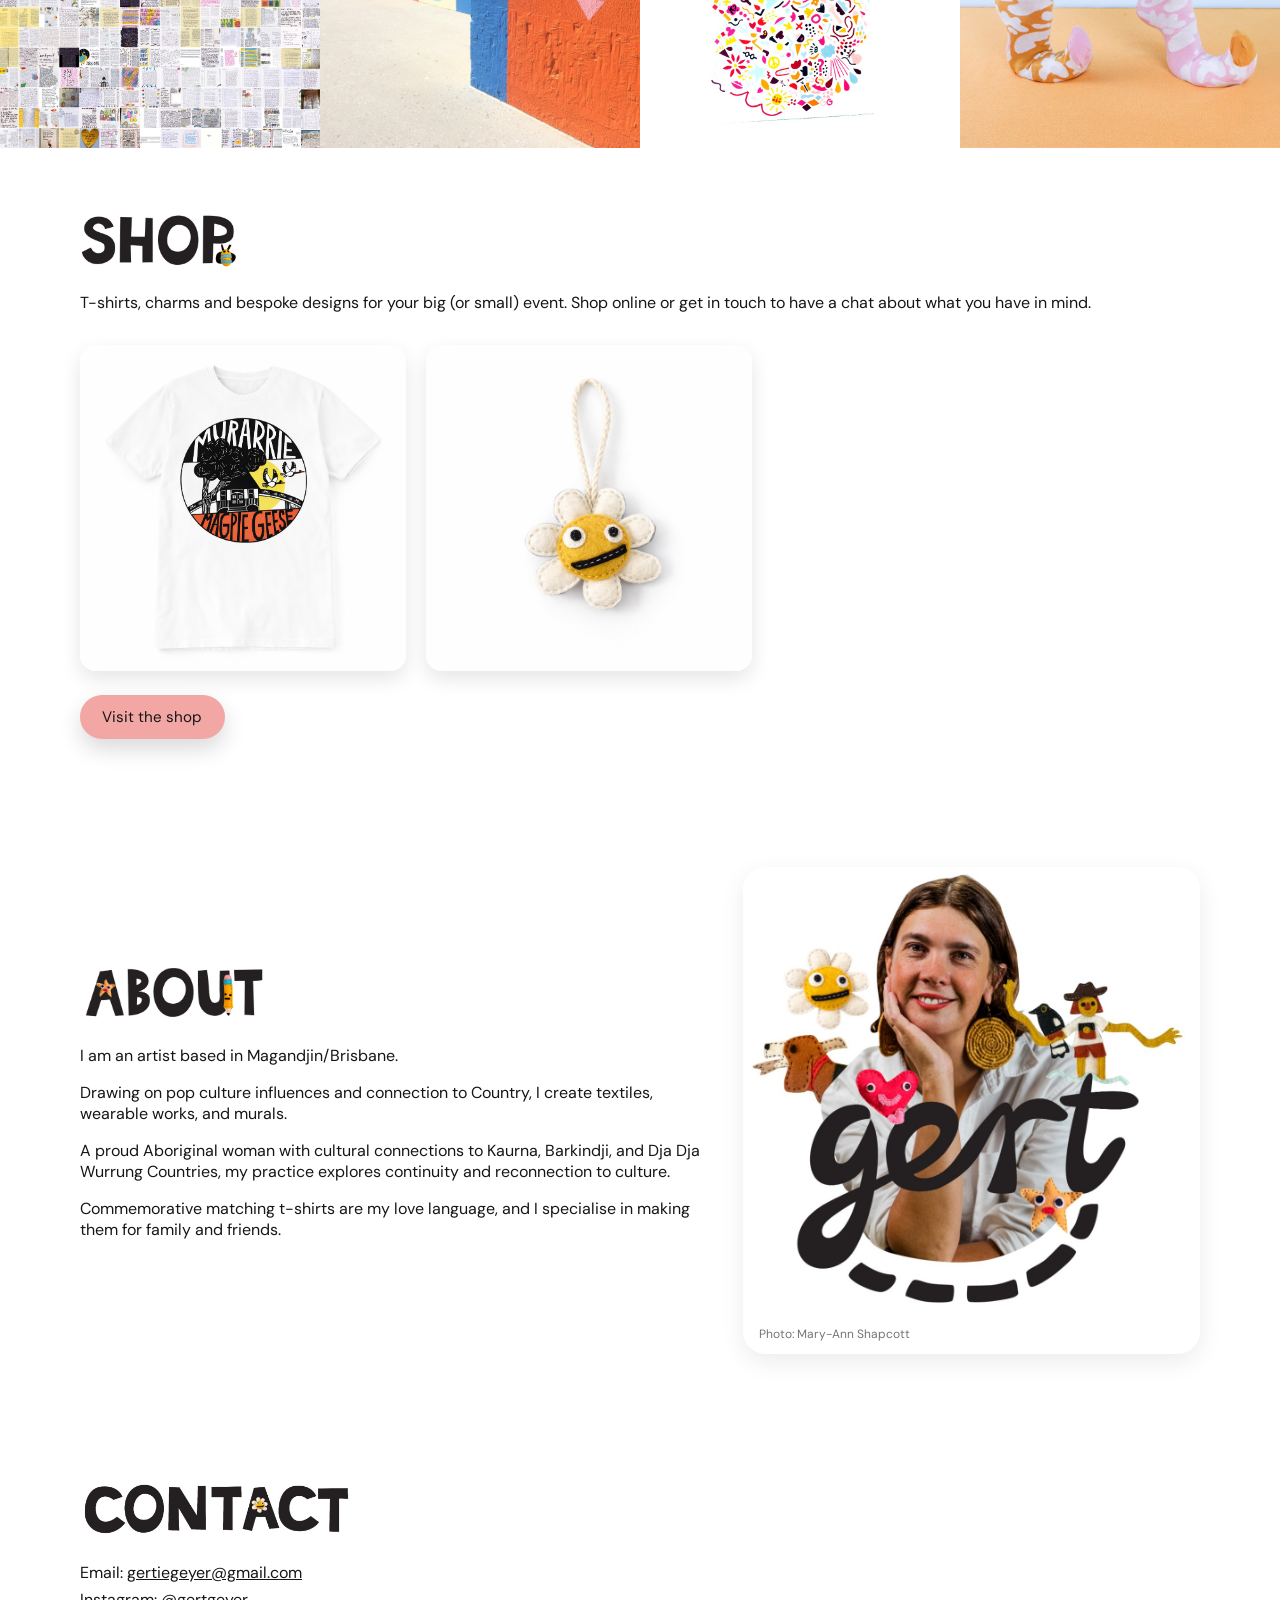
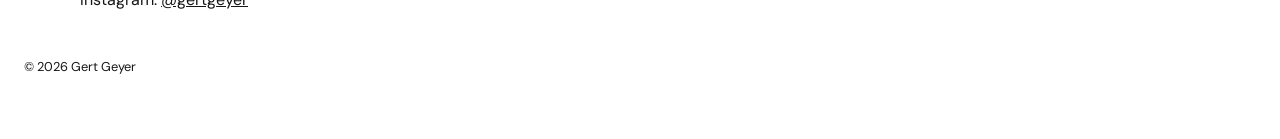
==== commit c3f1b72b: "Remove Event t-shirts shop teaser; two-column shop grid Made-with: Cursor" ====
--- a/index.html
+++ b/index.html
@@ -206,10 +206,6 @@
               <img src="assets/shop-charms.png" alt="Charms" />
               <span class="shop__teaser-caption">Charms</span>
             </a>
-            <a class="shop__teaser-item" href="https://gert-geyer.myshopify.com" target="_blank" rel="noopener noreferrer">
-              <img src="assets/shop-bespoke.png" alt="Event t-shirts" />
-              <span class="shop__teaser-caption">Event t-shirts</span>
-            </a>
           </div>
           <a class="cta" href="https://gert-geyer.myshopify.com" target="_blank" rel="noopener noreferrer">
             Visit the shop
--- a/styles.css
+++ b/styles.css
@@ -446,7 +446,7 @@
 
 .shop__teaser {
   display: grid;
-  grid-template-columns: repeat(3, minmax(0, 1fr));
+  grid-template-columns: repeat(2, minmax(0, 1fr));
   gap: 1.25rem;
   margin-top: 2rem;
   max-width: 42rem;
@@ -582,9 +582,5 @@
   .grid {
     grid-template-columns: repeat(2, minmax(0, 1fr));
   }
-
-  .shop__teaser {
-    grid-template-columns: repeat(2, minmax(0, 1fr));
-  }
-}
-
+}
+
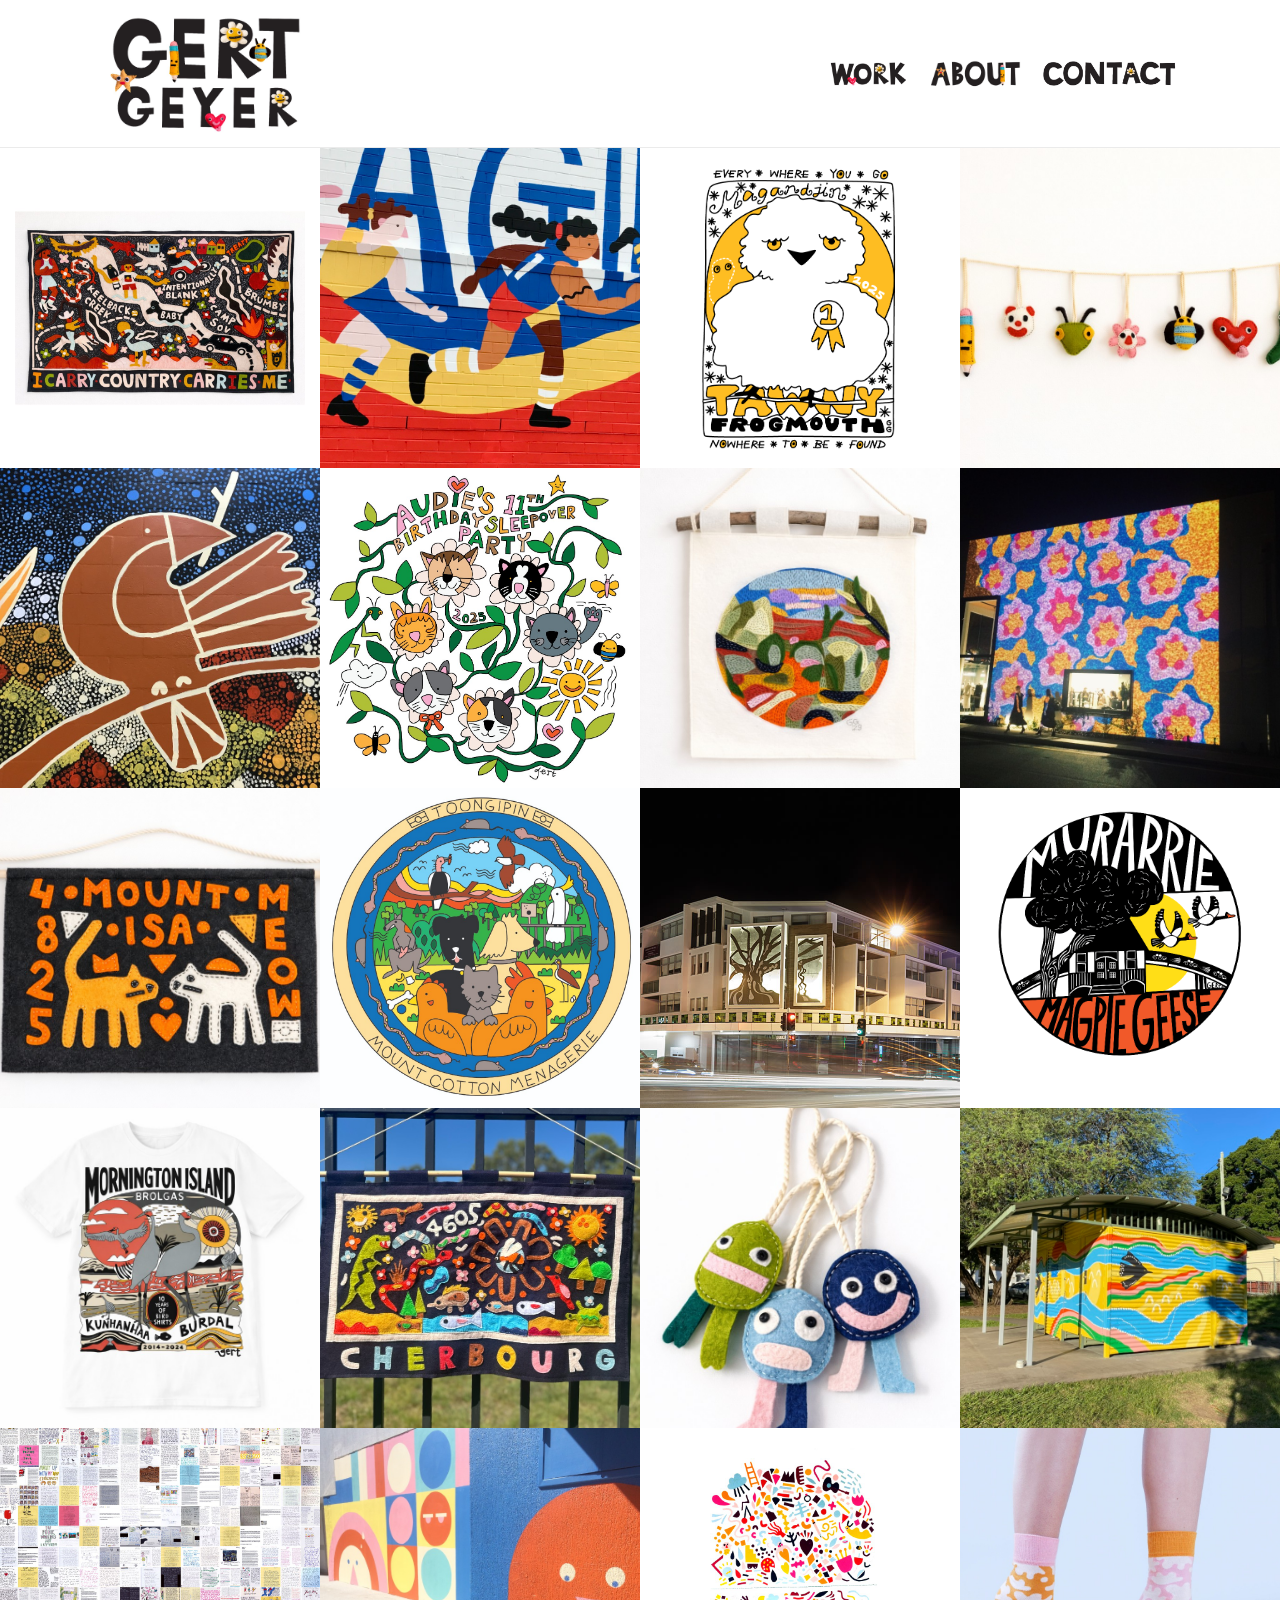
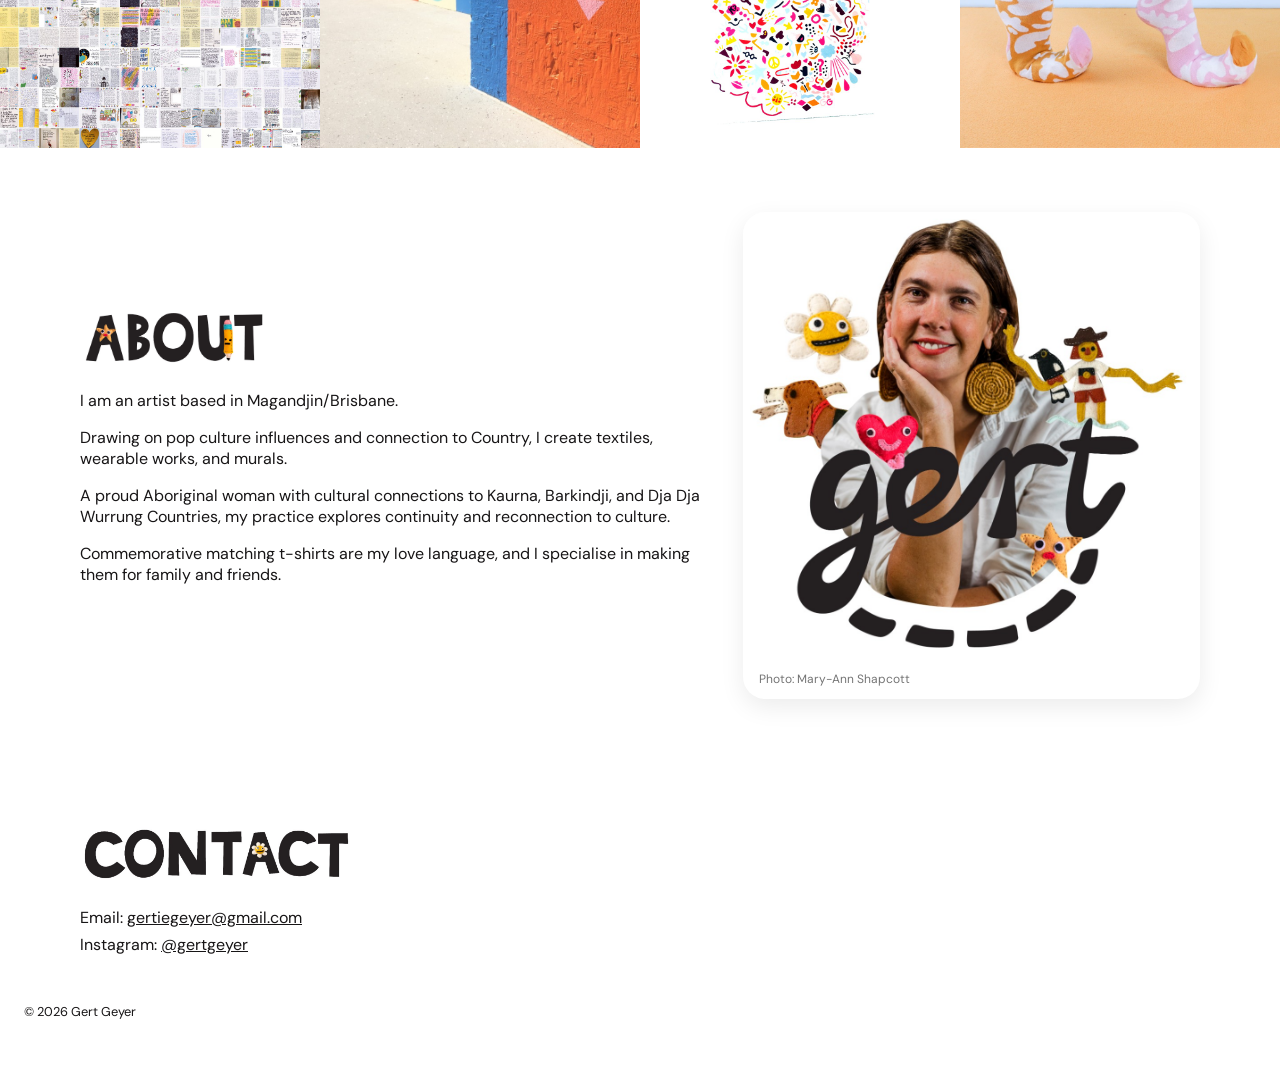
==== commit b47c0a2a: "Remove shop section and delete shop-only assets. Drop the shop nav link, section, and styles; keep c" ====
--- a/index.html
+++ b/index.html
@@ -33,7 +33,6 @@
         <nav class="site-nav">
           <a href="#work" class="site-nav__link"><img src="assets/section-work.png" alt="Work" class="site-nav__img" /></a>
           <a href="#about" class="site-nav__link"><img src="assets/section-about.png" alt="About" class="site-nav__img" /></a>
-          <a href="#shop" class="site-nav__link"><img src="assets/section-shop.png" alt="Shop" class="site-nav__img" /></a>
           <a href="#contact" class="site-nav__link"><img src="assets/section-contact.png" alt="Contact" class="site-nav__img" /></a>
         </nav>
       </div>
@@ -183,33 +182,6 @@
               <span class="work-cell__date">2017</span>
             </div>
           </article>
-        </div>
-      </section>
-
-      <!-- Shop -->
-      <section id="shop" class="section section--shop">
-        <div class="section__inner">
-          <div class="section-title">
-            <img src="assets/section-shop.png" alt="Shop" class="section-title__img" />
-          </div>
-          <p>
-            T-shirts, charms and bespoke designs for your big (or small) event.
-            Shop online or get in touch to have a chat about what you have in
-            mind.
-          </p>
-          <div class="shop__teaser">
-            <a class="shop__teaser-item" href="https://gert-geyer.myshopify.com" target="_blank" rel="noopener noreferrer">
-              <img src="assets/murarrie-magpie-geese-tshirt.png" alt="T-shirts" />
-              <span class="shop__teaser-caption">T-shirts</span>
-            </a>
-            <a class="shop__teaser-item" href="https://gert-geyer.myshopify.com" target="_blank" rel="noopener noreferrer">
-              <img src="assets/shop-charms.png" alt="Charms" />
-              <span class="shop__teaser-caption">Charms</span>
-            </a>
-          </div>
-          <a class="cta" href="https://gert-geyer.myshopify.com" target="_blank" rel="noopener noreferrer">
-            Visit the shop
-          </a>
         </div>
       </section>
 
--- a/styles.css
+++ b/styles.css
@@ -5,7 +5,6 @@
   --accent-textiles: #b54832; /* rust red */
   --accent-wearables: #87b9b5; /* soft teal */
   --accent-murals: #f5b52e; /* mustard */
-  --accent-shop: #f2a7a4; /* dusty pink */
   --font-display: "Baloo 2", system-ui, -apple-system, BlinkMacSystemFont,
     "Helvetica Neue", sans-serif;
   --font-body: "DM Sans", system-ui, -apple-system, BlinkMacSystemFont,
@@ -340,11 +339,6 @@
 .door--murals {
   background: var(--accent-murals);
   animation: float 10s ease-in-out infinite;
-}
-
-.door--shop {
-  background: var(--accent-shop);
-  border: 2px dashed rgba(0, 0, 0, 0.35);
 }
 
 .door:hover {
@@ -439,81 +433,6 @@
   font-size: 0.9rem;
 }
 
-.section--shop {
-  background: #fff;
-  text-align: left;
-}
-
-.shop__teaser {
-  display: grid;
-  grid-template-columns: repeat(2, minmax(0, 1fr));
-  gap: 1.25rem;
-  margin-top: 2rem;
-  max-width: 42rem;
-}
-
-.shop__teaser-item {
-  position: relative;
-  display: block;
-  border-radius: 1rem;
-  overflow: hidden;
-  background: rgba(255, 255, 255, 0.6);
-  box-shadow: 0 8px 20px rgba(0, 0, 0, 0.1);
-  aspect-ratio: 1;
-  text-decoration: none;
-  color: inherit;
-  transition: box-shadow 0.25s ease, transform 0.25s ease;
-}
-
-.shop__teaser-item:hover {
-  box-shadow: 0 12px 28px rgba(0, 0, 0, 0.14);
-  transform: translateY(-2px);
-}
-
-.shop__teaser-item img {
-  display: block;
-  width: 100%;
-  height: 100%;
-  object-fit: cover;
-}
-
-.shop__teaser-caption {
-  position: absolute;
-  inset: 0;
-  background: rgba(22, 21, 22, 0.75);
-  color: #fff;
-  display: flex;
-  align-items: center;
-  justify-content: center;
-  font-family: var(--font-display);
-  font-size: clamp(1rem, 2vw, 1.35rem);
-  font-weight: 700;
-  opacity: 0;
-  transition: opacity 0.25s ease;
-}
-
-.shop__teaser-item:hover .shop__teaser-caption {
-  opacity: 1;
-}
-
-.section--shop .cta {
-  display: inline-block;
-  margin-top: 1.5rem;
-  padding: 0.75rem 1.4rem;
-  border-radius: 999px;
-  background: var(--accent-shop);
-  color: var(--ink);
-  text-decoration: none;
-  font-size: 0.95rem;
-  box-shadow: 0 10px 22px rgba(0, 0, 0, 0.15);
-  transition: transform 160ms ease-out, box-shadow 160ms ease-out;
-}
-
-.section--shop .cta:hover {
-  transform: translateY(-2px);
-  box-shadow: 0 14px 30px rgba(0, 0, 0, 0.18);
-}
-
 .section--contact {
   background: #fff;
 }
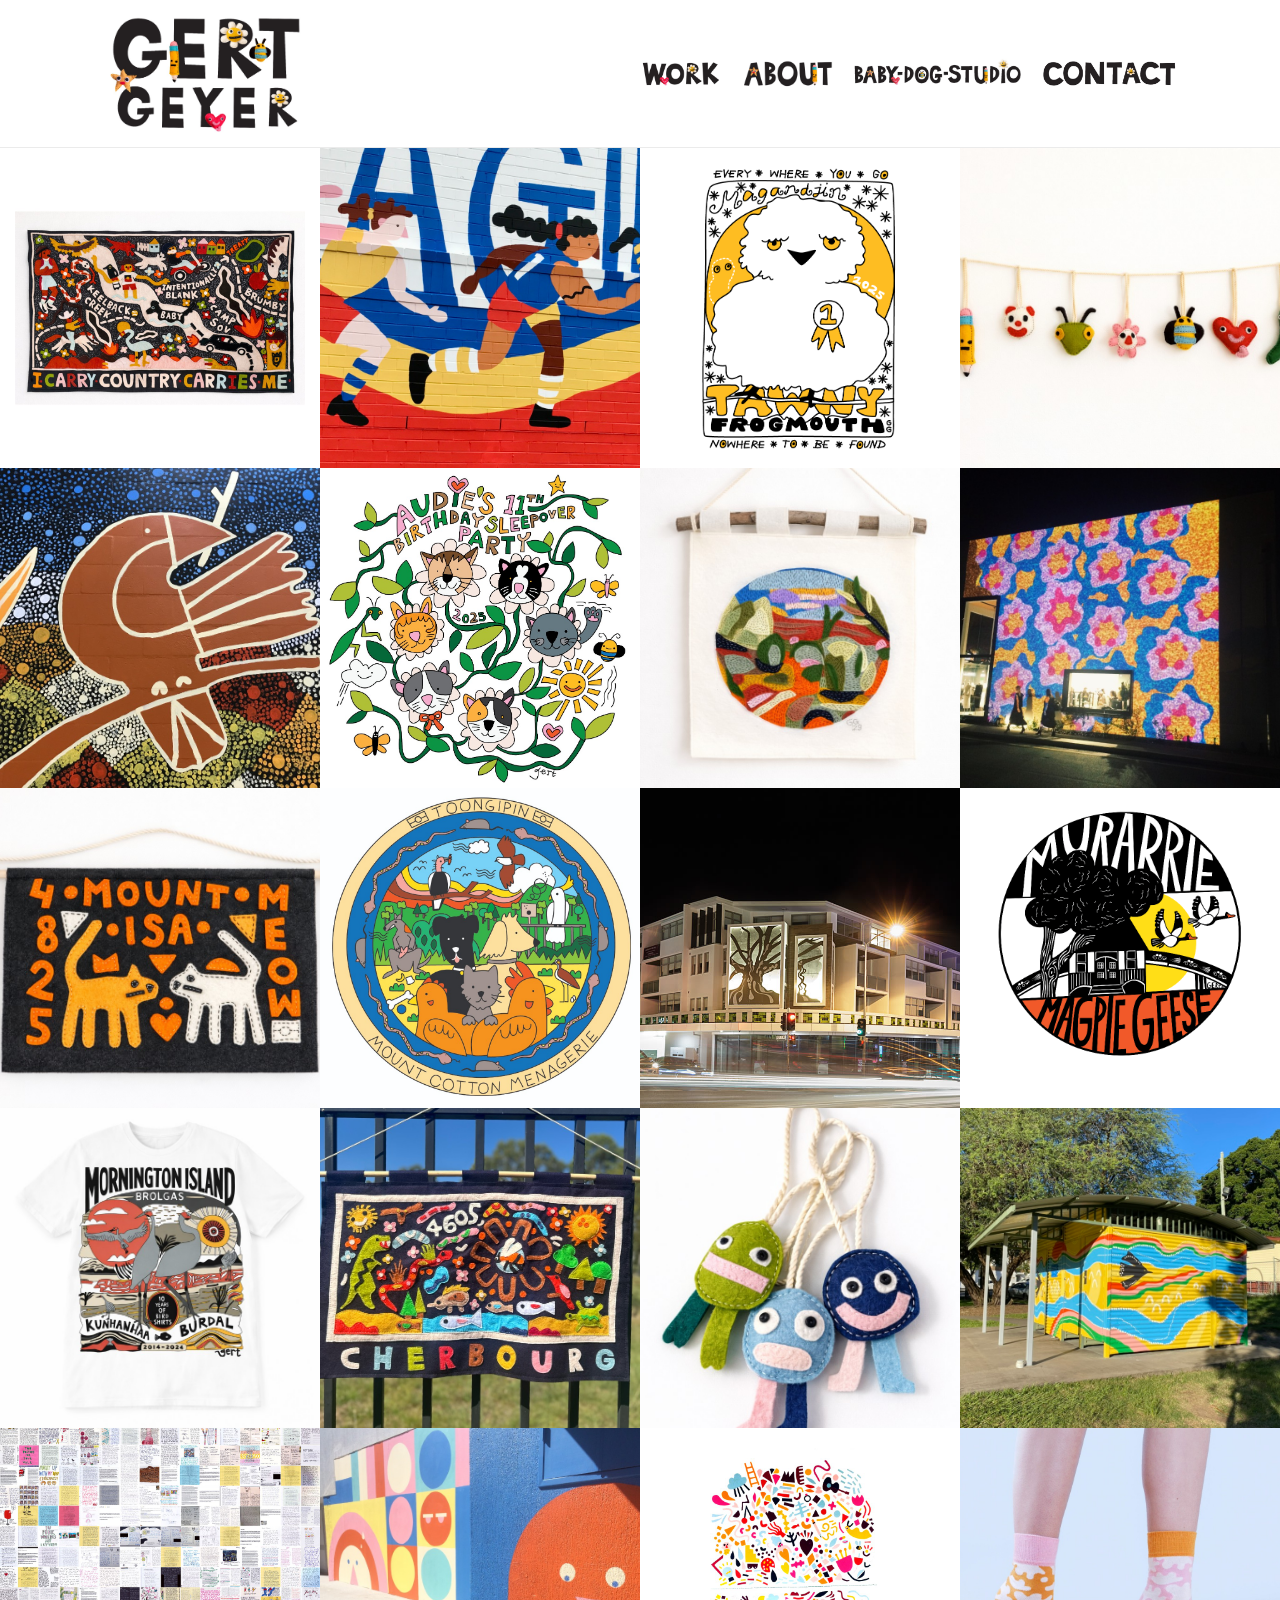
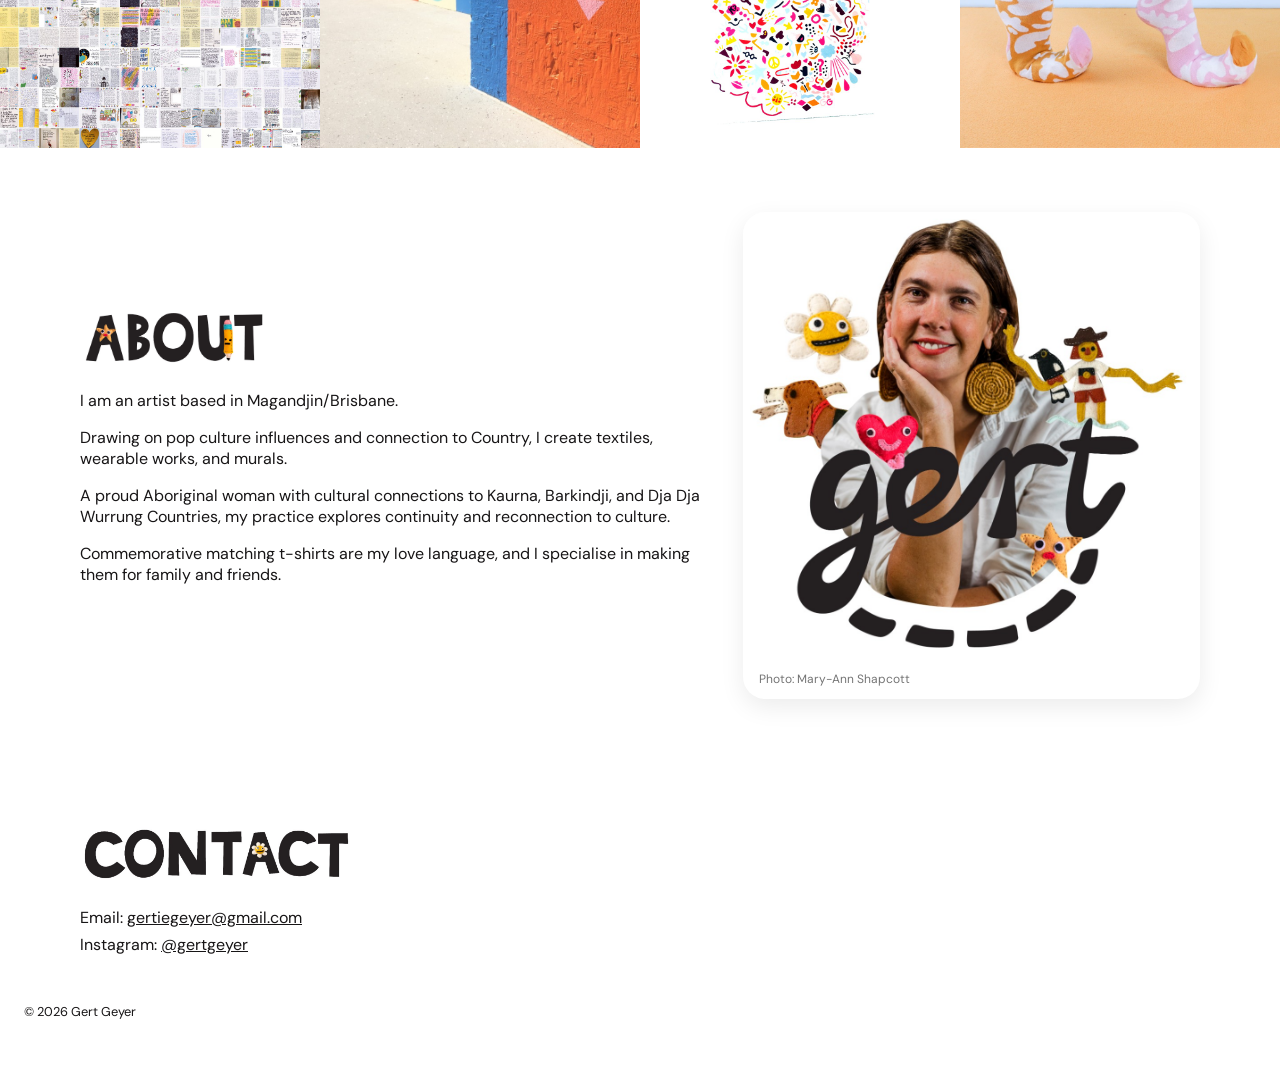
==== commit 1ff12497: "Add Baby Dog Studio page with Mazda 2 Rally registration. New studio page with hero artwork, rally c" ====
--- a/index.html
+++ b/index.html
@@ -29,10 +29,11 @@
   <body>
     <header class="site-header">
       <div class="site-header__inner">
-        <a href="#" class="site-logo"><img src="assets/gert-geyer-logo.png" alt="Gert Geyer" class="site-logo__img" /></a>
+        <a href="index.html" class="site-logo"><img src="assets/gert-geyer-logo.png" alt="Gert Geyer" class="site-logo__img" /></a>
         <nav class="site-nav">
           <a href="#work" class="site-nav__link"><img src="assets/section-work.png" alt="Work" class="site-nav__img" /></a>
           <a href="#about" class="site-nav__link"><img src="assets/section-about.png" alt="About" class="site-nav__img" /></a>
+          <a href="baby-dog-studio.html" class="site-nav__link"><img src="assets/baby-dog-studio-title.png" alt="Baby Dog Studio" class="site-nav__img site-nav__img--baby-dog" /></a>
           <a href="#contact" class="site-nav__link"><img src="assets/section-contact.png" alt="Contact" class="site-nav__img" /></a>
         </nav>
       </div>
--- a/styles.css
+++ b/styles.css
@@ -65,7 +65,7 @@
   display: flex;
   gap: 1.25rem;
   flex-wrap: wrap;
-  align-items: center;
+  align-items: flex-end;
 }
 
 .site-nav__link {
@@ -84,6 +84,26 @@
   display: block;
   height: 1.75rem;
   width: auto;
+}
+
+.site-nav__img--baby-dog {
+  /* Match visual letter height of Work/About/Contact (see FORMS-SETUP / nav asset notes). */
+  height: 1.75rem;
+  transform: translateY(-0.1rem);
+}
+
+.site-nav__link--text {
+  font-family: var(--font-display);
+  font-weight: 700;
+  font-size: 1rem;
+  line-height: 1.75rem;
+  color: var(--ink);
+  align-self: center;
+}
+
+.site-nav__link--text[aria-current="page"] {
+  text-decoration: underline;
+  text-underline-offset: 0.25em;
 }
 
 /* Mixed work grid (Craig & Karl style) */
@@ -461,6 +481,327 @@
   flex-wrap: wrap;
 }
 
+/* —— Baby Dog Studio (Mazda 2 Rally page) —— */
+.bds {
+  background: var(--bg);
+}
+
+.bds-hero {
+  padding: 3rem 1.5rem 4rem;
+  background: #fff;
+  border-bottom: 3px solid var(--ink);
+}
+
+.bds-hero__inner {
+  max-width: 1120px;
+  margin: 0 auto;
+  display: grid;
+  grid-template-columns: minmax(0, 1fr) minmax(0, 1.05fr);
+  gap: 2.5rem 3rem;
+  align-items: center;
+}
+
+.bds-hero__title {
+  margin: 0 0 1rem;
+  line-height: 0;
+}
+
+.bds-hero__lede {
+  margin: 0 0 2rem;
+  max-width: 28rem;
+  font-size: 1.15rem;
+  line-height: 1.55;
+}
+
+.bds-hero__presents {
+  margin: 0 0 0.35rem;
+  font-family: var(--font-display);
+  font-size: 0.95rem;
+  font-weight: 700;
+  letter-spacing: 0.12em;
+  text-transform: uppercase;
+  color: var(--accent-textiles);
+}
+
+.bds-hero__project {
+  margin: 0 0 0.75rem;
+  font-family: var(--font-display);
+  font-size: clamp(1.65rem, 4vw, 2.35rem);
+  font-weight: 700;
+  line-height: 1.15;
+  letter-spacing: 0.03em;
+  text-transform: uppercase;
+}
+
+.bds-hero__tagline {
+  margin: 0 0 1.75rem;
+  max-width: 26rem;
+  font-size: 1.05rem;
+  line-height: 1.5;
+}
+
+.bds-btn {
+  display: inline-block;
+  padding: 0.85rem 1.5rem;
+  border: 2px solid var(--ink);
+  border-radius: 999px;
+  background: var(--accent-murals);
+  color: var(--ink);
+  font-family: var(--font-display);
+  font-size: 1rem;
+  font-weight: 700;
+  letter-spacing: 0.06em;
+  text-transform: uppercase;
+  text-decoration: none;
+  cursor: pointer;
+  box-shadow: 4px 4px 0 var(--ink);
+  transition: transform 120ms ease-out, box-shadow 120ms ease-out;
+}
+
+.bds-btn:hover {
+  transform: translate(-2px, -2px);
+  box-shadow: 6px 6px 0 var(--ink);
+}
+
+.bds-btn:focus-visible {
+  outline: 3px solid var(--accent-wearables);
+  outline-offset: 3px;
+}
+
+.bds-btn:disabled {
+  opacity: 0.65;
+  cursor: not-allowed;
+  transform: none;
+  box-shadow: 4px 4px 0 var(--ink);
+}
+
+.bds-hero__media {
+  margin: 0;
+  position: relative;
+}
+
+.bds-hero__img {
+  display: block;
+  width: 100%;
+  height: auto;
+}
+
+.bds-section {
+  padding: 3.5rem 1.5rem;
+}
+
+.bds-section--warm {
+  background: #fbeee2;
+}
+
+.bds-section--form {
+  background: #fff;
+  border-top: 3px solid var(--ink);
+  border-bottom: 3px solid var(--ink);
+}
+
+.bds-section--about {
+  background: var(--bg);
+  padding-bottom: 2rem;
+}
+
+.bds-section__inner {
+  max-width: 40rem;
+  margin: 0 auto;
+}
+
+.bds-section__heading {
+  margin: 0 0 1.25rem;
+  font-family: var(--font-display);
+  font-size: clamp(1.5rem, 3.5vw, 2rem);
+  font-weight: 700;
+  letter-spacing: 0.04em;
+  text-transform: uppercase;
+  line-height: 1.2;
+}
+
+.bds-prose p {
+  margin: 0 0 1rem;
+  font-size: 1.05rem;
+  line-height: 1.65;
+}
+
+.bds-prose p:last-child {
+  margin-bottom: 0;
+}
+
+.bds-form-wrap {
+  max-width: 32rem;
+}
+
+.bds-form__intro {
+  margin: 0 0 1.5rem;
+  font-size: 1.05rem;
+}
+
+.bds-form__status {
+  margin-bottom: 1rem;
+  font-size: 0.95rem;
+}
+
+.bds-form__status--error {
+  color: #8b2e2e;
+  font-weight: 500;
+}
+
+.bds-form__honeypot {
+  position: absolute;
+  left: -9999px;
+  width: 1px;
+  height: 1px;
+  overflow: hidden;
+}
+
+.bds-form {
+  display: flex;
+  flex-direction: column;
+  gap: 1.25rem;
+}
+
+.bds-form__row {
+  display: grid;
+  grid-template-columns: 1fr 1fr;
+  gap: 1rem;
+}
+
+.bds-form__field label,
+.bds-form__fieldset legend {
+  display: block;
+  margin-bottom: 0.35rem;
+  font-weight: 500;
+  font-size: 0.95rem;
+}
+
+.bds-form__fieldset {
+  margin: 0;
+  padding: 0;
+  border: none;
+}
+
+.bds-form__fieldset legend {
+  padding: 0;
+}
+
+.bds-required {
+  font-weight: 400;
+  font-size: 0.85rem;
+  color: rgba(23, 21, 22, 0.65);
+}
+
+.bds-form__field input[type="text"],
+.bds-form__field input[type="email"],
+.bds-form__field select,
+.bds-form__field textarea {
+  width: 100%;
+  padding: 0.65rem 0.75rem;
+  border: 2px solid rgba(23, 21, 22, 0.25);
+  border-radius: 0.35rem;
+  font: inherit;
+  color: var(--ink);
+  background: #fff;
+}
+
+.bds-form__field input:focus-visible,
+.bds-form__field select:focus-visible,
+.bds-form__field textarea:focus-visible {
+  outline: 3px solid var(--accent-wearables);
+  outline-offset: 1px;
+  border-color: var(--ink);
+}
+
+.bds-form__field--invalid input,
+.bds-form__field--invalid select,
+.bds-form__field--invalid textarea,
+.bds-form__fieldset--invalid .bds-form__radios {
+  border-color: #8b2e2e;
+}
+
+.bds-form__fieldset--invalid .bds-form__radios {
+  border: 2px solid #8b2e2e;
+  border-radius: 0.35rem;
+  padding: 0.5rem;
+}
+
+.bds-form__error {
+  display: block;
+  margin-top: 0.35rem;
+  font-size: 0.85rem;
+  color: #8b2e2e;
+  min-height: 1.1em;
+}
+
+.bds-form__radios {
+  display: flex;
+  flex-direction: column;
+  gap: 0.5rem;
+}
+
+.bds-form__radio,
+.bds-form__checkbox {
+  display: flex;
+  align-items: flex-start;
+  gap: 0.5rem;
+  font-weight: 400;
+  cursor: pointer;
+}
+
+.bds-form__radio input,
+.bds-form__checkbox input {
+  margin-top: 0.2rem;
+  flex-shrink: 0;
+}
+
+.bds-btn--submit {
+  align-self: flex-start;
+  margin-top: 0.5rem;
+  border: none;
+}
+
+.bds-form__privacy {
+  margin: 1.75rem 0 0;
+  font-size: 0.8rem;
+  line-height: 1.5;
+  color: rgba(23, 21, 22, 0.7);
+}
+
+.bds-success {
+  padding: 1.5rem 0;
+}
+
+.bds-success__title {
+  margin: 0 0 1rem;
+  font-family: var(--font-display);
+  font-size: clamp(1.75rem, 4vw, 2.25rem);
+  font-weight: 700;
+  text-transform: uppercase;
+  letter-spacing: 0.04em;
+}
+
+.bds-success p {
+  margin: 0 0 1rem;
+  line-height: 1.6;
+}
+
+.bds-back-link {
+  margin-top: 2rem;
+}
+
+.bds-back-link a {
+  color: var(--ink);
+  font-weight: 500;
+}
+
+.bds-footer {
+  max-width: 1120px;
+  margin: 0 auto;
+  padding: 0 1.5rem 2.5rem;
+}
+
 @media (max-width: 900px) {
   .work-grid__inner {
     grid-template-columns: repeat(3, 1fr);
@@ -478,6 +819,14 @@
     grid-template-columns: minmax(0, 1fr);
     gap: 1.75rem;
   }
+
+  .bds-hero__inner {
+    grid-template-columns: minmax(0, 1fr);
+  }
+
+  .bds-hero__media {
+    order: -1;
+  }
 }
 
 @media (max-width: 640px) {
@@ -501,5 +850,13 @@
   .grid {
     grid-template-columns: repeat(2, minmax(0, 1fr));
   }
-}
-
+
+  .bds-form__row {
+    grid-template-columns: minmax(0, 1fr);
+  }
+
+  .site-nav__link--text {
+    font-size: 0.9rem;
+  }
+}
+
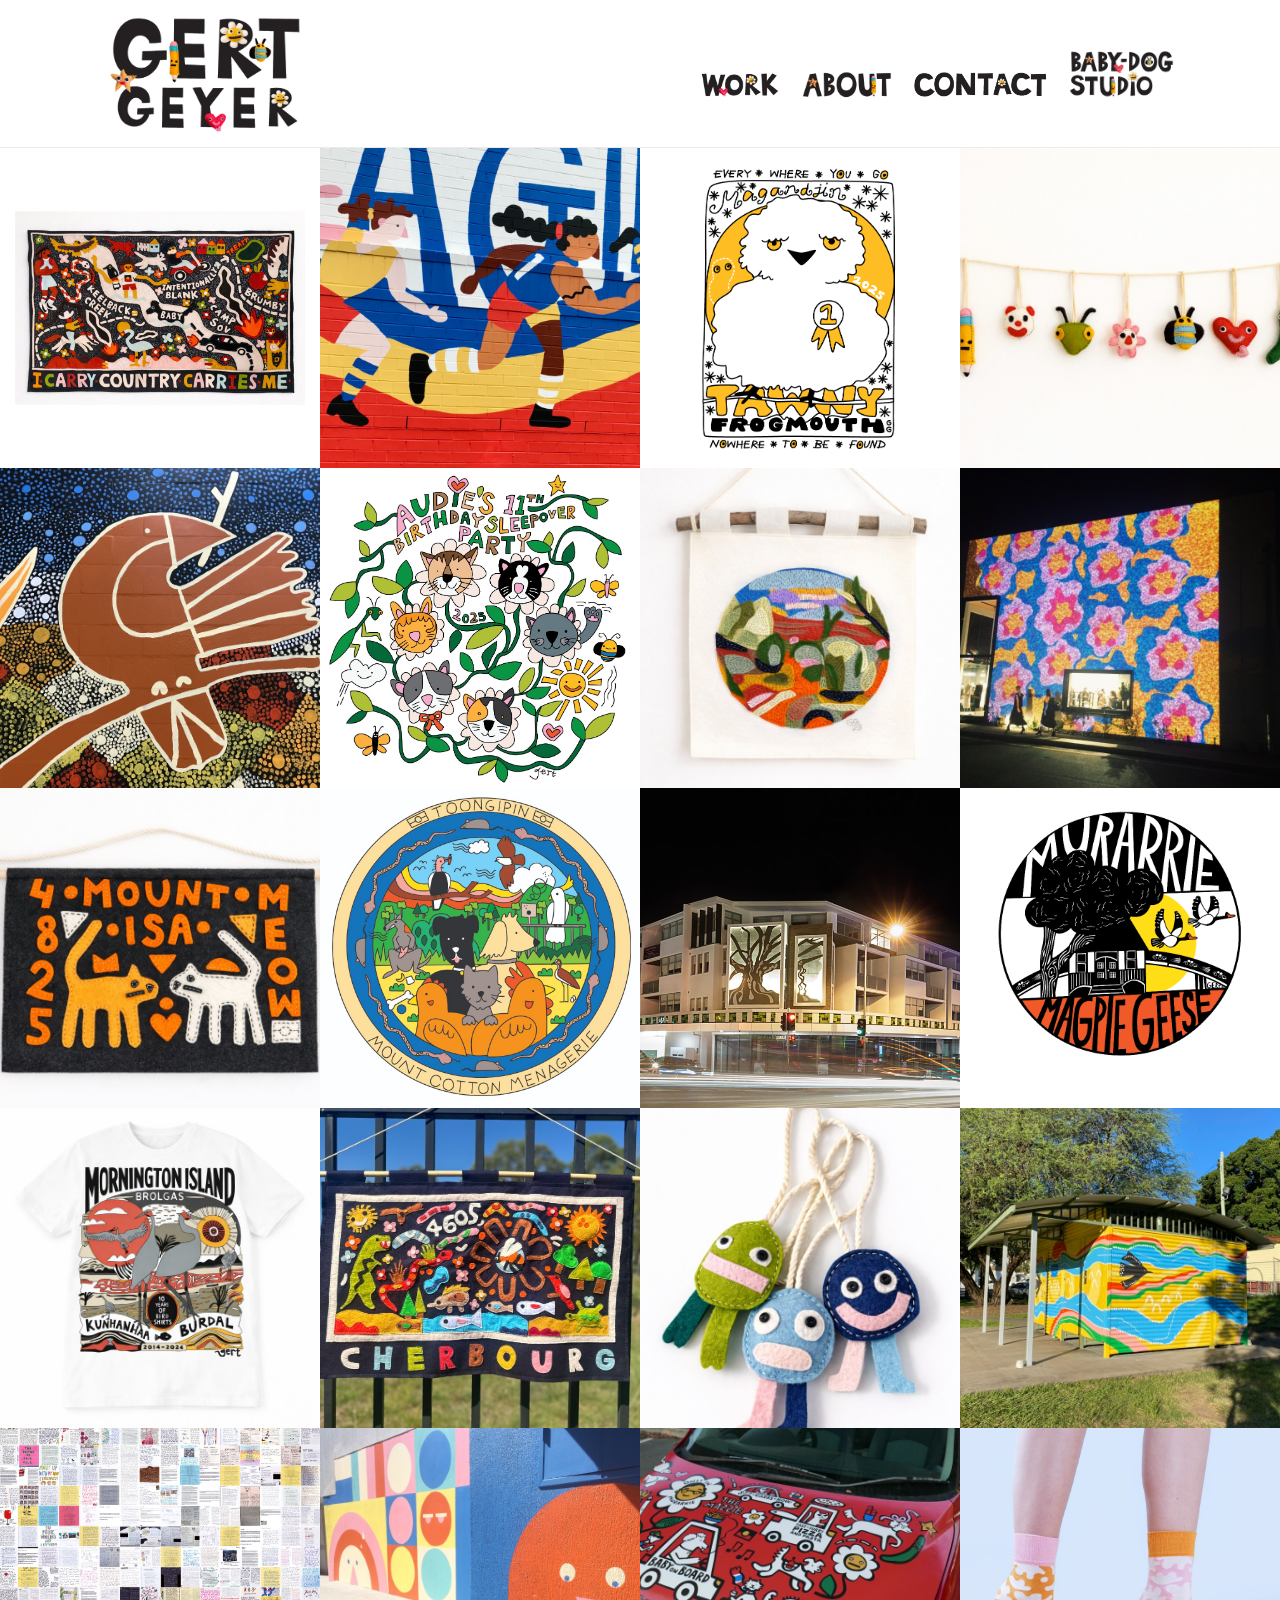
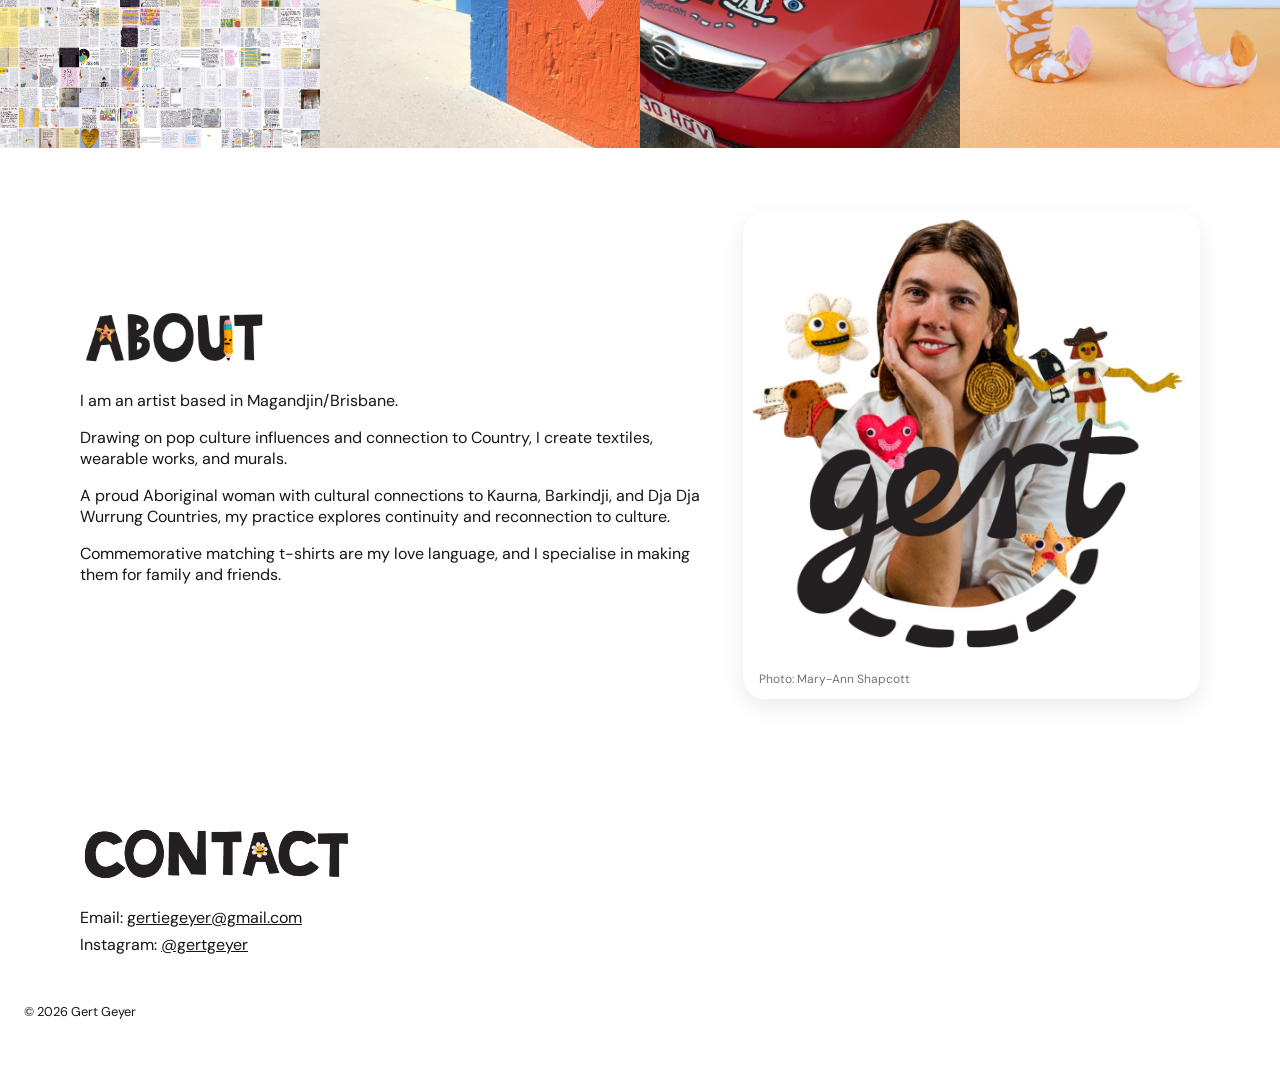
==== commit c4a75f6d: "Polish Baby Dog Studio, portfolio, and Baloo sentence case. Stacked nav logo, hero copy tweaks, Mazd" ====
--- a/index.html
+++ b/index.html
@@ -33,8 +33,8 @@
         <nav class="site-nav">
           <a href="#work" class="site-nav__link"><img src="assets/section-work.png" alt="Work" class="site-nav__img" /></a>
           <a href="#about" class="site-nav__link"><img src="assets/section-about.png" alt="About" class="site-nav__img" /></a>
-          <a href="baby-dog-studio.html" class="site-nav__link"><img src="assets/baby-dog-studio-title.png" alt="Baby Dog Studio" class="site-nav__img site-nav__img--baby-dog" /></a>
           <a href="#contact" class="site-nav__link"><img src="assets/section-contact.png" alt="Contact" class="site-nav__img" /></a>
+          <a href="baby-dog-studio.html" class="site-nav__link"><img src="assets/baby-dog-studio-nav.png" alt="Baby Dog Studio" class="site-nav__img site-nav__img--baby-dog" /></a>
         </nav>
       </div>
     </header>
@@ -170,10 +170,10 @@
             </div>
           </article>
           <article class="work-cell">
-            <img src="assets/untitled-paper-collage-2015.png" alt="Untitled paper collage" class="work-cell__img" />
-            <div class="work-cell__caption">
-              <span class="work-cell__title">Untitled paper collage</span>
-              <span class="work-cell__date">2015</span>
+            <img src="assets/the-mazzie-bonnet-2025.png" alt="The Mazzie — bonnet artwork on a red Mazda 2" class="work-cell__img" />
+            <div class="work-cell__caption">
+              <span class="work-cell__title">The Mazzie</span>
+              <span class="work-cell__date">bonnet artwork · 2026</span>
             </div>
           </article>
           <article class="work-cell">
--- a/styles.css
+++ b/styles.css
@@ -87,9 +87,7 @@
 }
 
 .site-nav__img--baby-dog {
-  /* Match visual letter height of Work/About/Contact (see FORMS-SETUP / nav asset notes). */
-  height: 1.75rem;
-  transform: translateY(-0.1rem);
+  height: calc(2.15rem * 1.2 * 1.25);
 }
 
 .site-nav__link--text {
@@ -252,8 +250,7 @@
   font-size: clamp(1.8rem, 3vw, 2.4rem);
   margin: 0 0 0.5rem;
   font-family: var(--font-display);
-  letter-spacing: 0.03em;
-  text-transform: uppercase;
+  letter-spacing: 0.01em;
 }
 
 .section__tagline {
@@ -279,8 +276,7 @@
   font-size: clamp(2.8rem, 5.4vw, 3.9rem);
   margin: 0 0 1rem;
   font-family: var(--font-display);
-  letter-spacing: 0.03em;
-  text-transform: uppercase;
+  letter-spacing: 0.01em;
 }
 
 .hero__intro p {
@@ -381,8 +377,7 @@
   right: 0;
   font-family: var(--font-display);
   font-size: clamp(2.8rem, 7vw, 4rem);
-  text-transform: uppercase;
-  letter-spacing: 0.12em;
+  letter-spacing: 0.04em;
   color: rgba(0, 0, 0, 0.03);
   pointer-events: none;
 }
@@ -507,37 +502,13 @@
 }
 
 .bds-hero__lede {
-  margin: 0 0 2rem;
-  max-width: 28rem;
-  font-size: 1.15rem;
-  line-height: 1.55;
-}
-
-.bds-hero__presents {
-  margin: 0 0 0.35rem;
+  margin: 0 0 1.75rem;
+  max-width: 22rem;
   font-family: var(--font-display);
-  font-size: 0.95rem;
+  font-size: clamp(1.85rem, 4.5vw, 2.6rem);
   font-weight: 700;
-  letter-spacing: 0.12em;
-  text-transform: uppercase;
-  color: var(--accent-textiles);
-}
-
-.bds-hero__project {
-  margin: 0 0 0.75rem;
-  font-family: var(--font-display);
-  font-size: clamp(1.65rem, 4vw, 2.35rem);
-  font-weight: 700;
-  line-height: 1.15;
-  letter-spacing: 0.03em;
-  text-transform: uppercase;
-}
-
-.bds-hero__tagline {
-  margin: 0 0 1.75rem;
-  max-width: 26rem;
-  font-size: 1.05rem;
-  line-height: 1.5;
+  line-height: 1.2;
+  letter-spacing: 0.01em;
 }
 
 .bds-btn {
@@ -550,8 +521,7 @@
   font-family: var(--font-display);
   font-size: 1rem;
   font-weight: 700;
-  letter-spacing: 0.06em;
-  text-transform: uppercase;
+  letter-spacing: 0.02em;
   text-decoration: none;
   cursor: pointer;
   box-shadow: 4px 4px 0 var(--ink);
@@ -615,8 +585,7 @@
   font-family: var(--font-display);
   font-size: clamp(1.5rem, 3.5vw, 2rem);
   font-weight: 700;
-  letter-spacing: 0.04em;
-  text-transform: uppercase;
+  letter-spacing: 0.01em;
   line-height: 1.2;
 }
 
@@ -778,8 +747,7 @@
   font-family: var(--font-display);
   font-size: clamp(1.75rem, 4vw, 2.25rem);
   font-weight: 700;
-  text-transform: uppercase;
-  letter-spacing: 0.04em;
+  letter-spacing: 0.01em;
 }
 
 .bds-success p {
@@ -802,6 +770,42 @@
   padding: 0 1.5rem 2.5rem;
 }
 
+.bds-drive__car {
+  position: fixed;
+  z-index: 1000;
+  left: var(--bds-drive-start);
+  top: var(--bds-drive-y);
+  width: 6.5rem;
+  height: auto;
+  pointer-events: none;
+  transform: translateY(-50%);
+  animation: bds-mazda-drive 4s ease-in-out forwards;
+}
+
+.bds-drive__car--left {
+  transform: translateY(-50%) scaleX(-1);
+}
+
+@keyframes bds-mazda-drive {
+  0% {
+    opacity: 0;
+    left: var(--bds-drive-start);
+  }
+
+  8% {
+    opacity: 1;
+  }
+
+  92% {
+    opacity: 1;
+  }
+
+  100% {
+    opacity: 0;
+    left: var(--bds-drive-end);
+  }
+}
+
 @media (max-width: 900px) {
   .work-grid__inner {
     grid-template-columns: repeat(3, 1fr);
